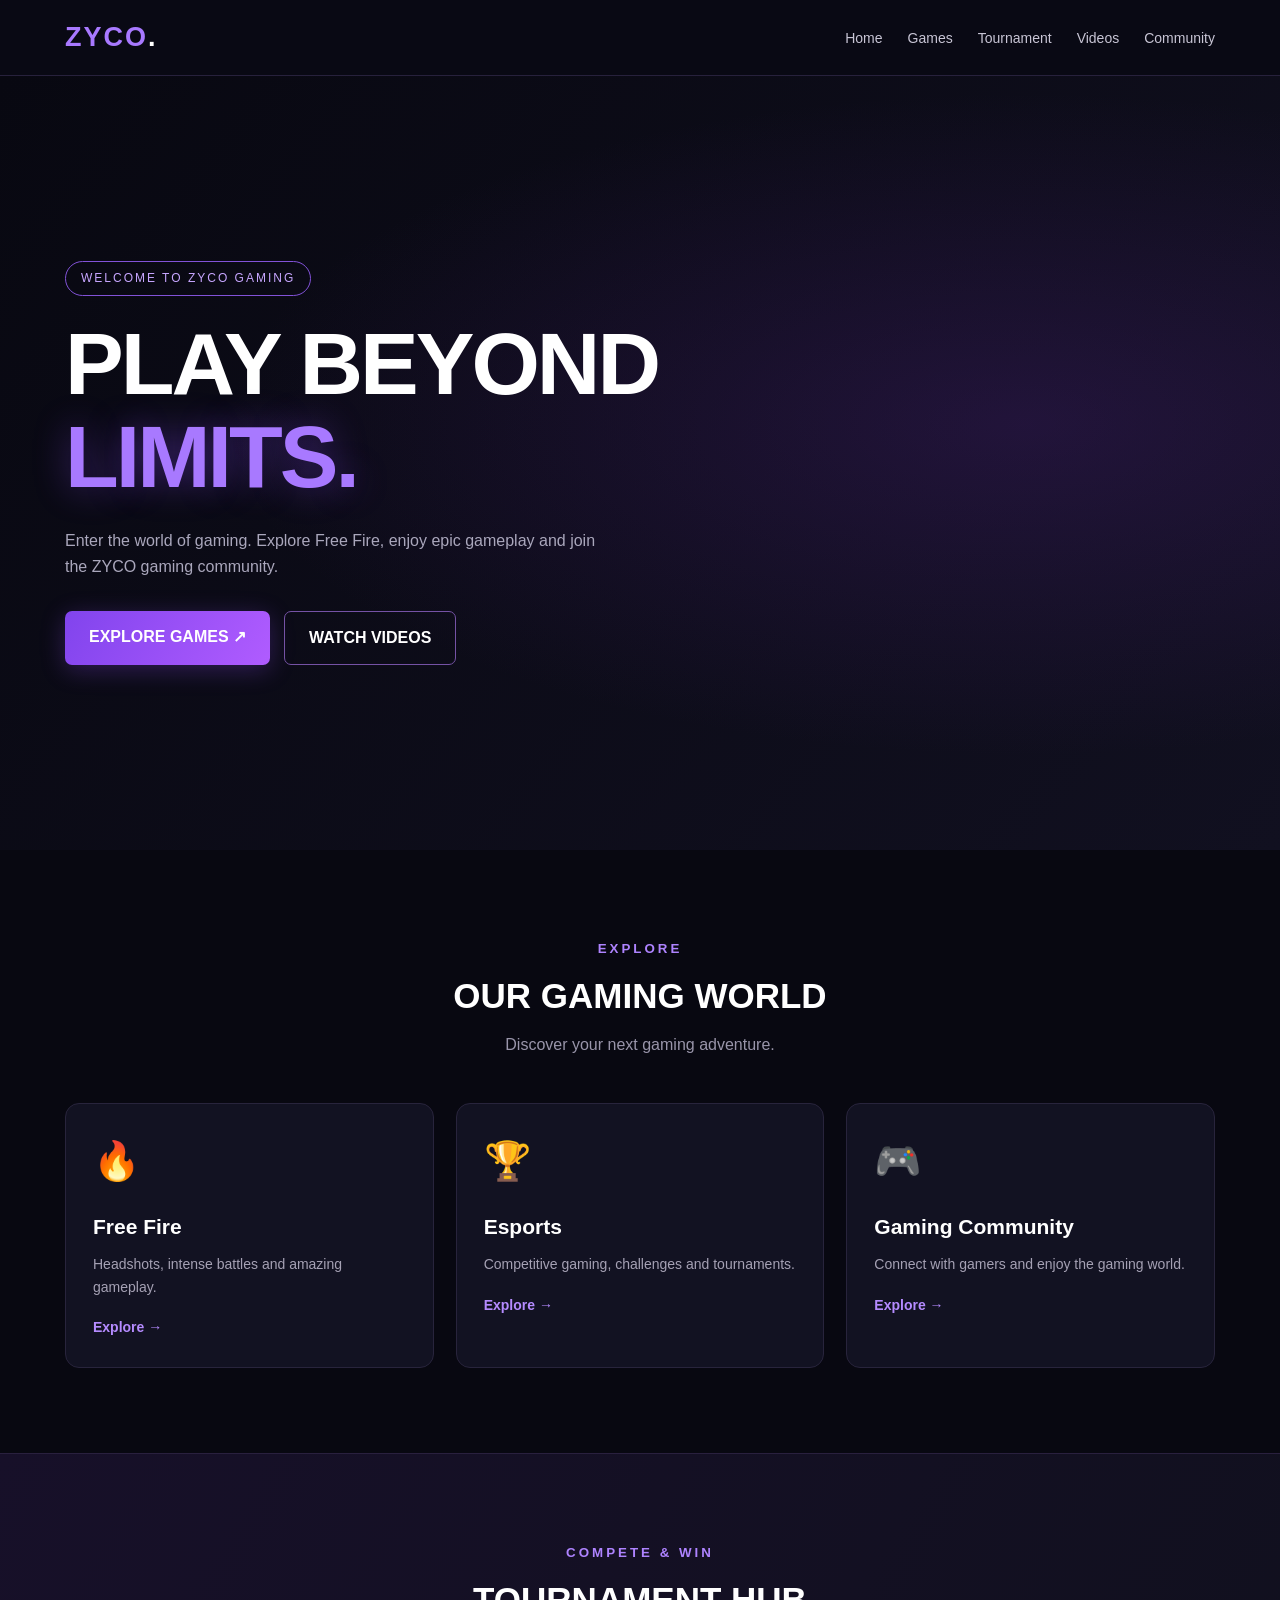
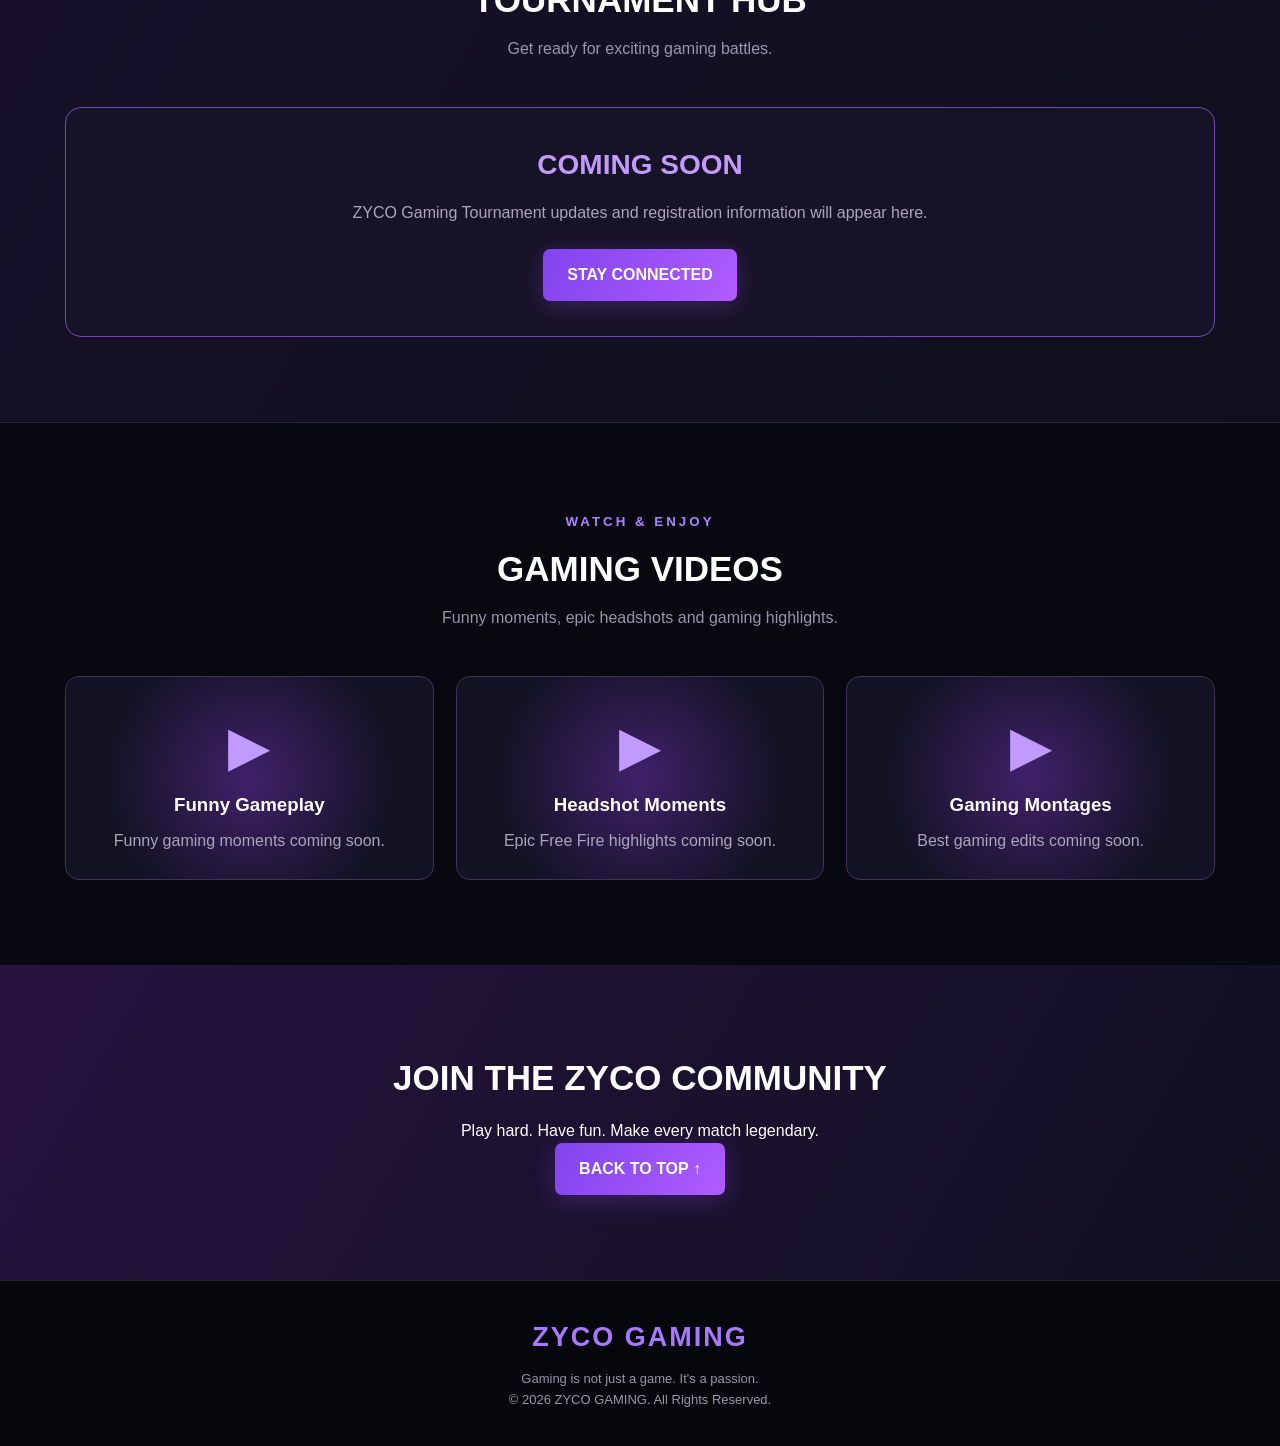
==== index.html @ 2f396e40 "Add gaming arena section to index.html Added a new gaming arena section with gamer profiles and game" ====
<!DOCTYPE html>
<html lang="en">
<head>
  <meta charset="UTF-8">
  <meta name="viewport" content="width=device-width, initial-scale=1.0">
  <meta name="theme-color" content="#080811">
  <meta name="description" content="ZYCO GAMING - Play, Compete and Win. Explore Free Fire gaming, tournaments and videos.">

  <title>ZYCO GAMING | Play Beyond Limits</title>

  <style>
    * {
      margin: 0;
      padding: 0;
      box-sizing: border-box;
    }

    html {
      scroll-behavior: smooth;
    }

    body {
      background: #080811;
      color: #fff;
      font-family: Arial, sans-serif;
      line-height: 1.6;
    }

    a {
      text-decoration: none;
      color: inherit;
    }

    .container {
      width: 90%;
      max-width: 1150px;
      margin: auto;
    }

    header {
      background: rgba(10,10,22,.95);
      border-bottom: 1px solid #27213c;
      position: sticky;
      top: 0;
      z-index: 100;
    }

    nav {
      min-height: 75px;
      display: flex;
      align-items: center;
      justify-content: space-between;
      gap: 20px;
    }

    .logo {
      font-size: 27px;
      font-weight: 900;
      color: #a879ff;
      letter-spacing: 2px;
    }

    .logo span {
      color: white;
    }

    .nav-links {
      display: flex;
      align-items: center;
      gap: 25px;
      list-style: none;
    }

    .nav-links a {
      color: #c8c5d5;
      font-size: 14px;
      transition: .3s;
    }

    .nav-links a:hover {
      color: #b38aff;
    }

    .menu-btn {
      display: none;
      background: none;
      border: none;
      color: white;
      font-size: 27px;
      cursor: pointer;
    }

    .hero {
      min-height: 590px;
      display: flex;
      align-items: center;
      position: relative;
      overflow: hidden;
      background:
        radial-gradient(ellipse at 80% 45%, #49207855, transparent 55%),
        linear-gradient(130deg,#080811,#111020);
    }

    .hero-content {
      max-width: 720px;
      padding: 100px 0;
      position: relative;
      z-index: 2;
    }

    .tag {
      display: inline-block;
      padding: 7px 15px;
      border: 1px solid #8252d8;
      border-radius: 30px;
      color: #c7a6ff;
      font-size: 12px;
      letter-spacing: 2px;
      margin-bottom: 22px;
    }

    .hero h1 {
      font-size: clamp(48px, 9vw, 88px);
      line-height: 1.05;
      font-weight: 900;
      letter-spacing: -3px;
    }

    .hero h1 span {
      color: #a879ff;
      text-shadow: 0 0 35px #8c4cff66;
    }

    .hero p {
      color: #aaa7bc;
      max-width: 540px;
      margin: 25px 0 32px;
      font-size: 16px;
    }

    .buttons {
      display: flex;
      flex-wrap: wrap;
      gap: 14px;
    }

    .btn {
      padding: 13px 24px;
      border-radius: 7px;
      display: inline-block;
      font-weight: bold;
      transition: .3s;
      cursor: pointer;
    }

    .primary {
      background: linear-gradient(120deg,#8144ed,#b05cff);
      color: white;
      box-shadow: 0 5px 25px #974dff44;
    }

    .secondary {
      border: 1px solid #7552a5;
      color: white;
    }

    .btn:hover {
      transform: translateY(-4px);
    }

    section {
      padding: 85px 0;
    }

    .section-title {
      text-align: center;
      margin-bottom: 45px;
    }

    .section-title small {
      color: #ae83ff;
      letter-spacing: 3px;
      font-weight: bold;
    }

    .section-title h2 {
      font-size: 35px;
      margin-top: 8px;
    }

    .section-title p {
      color: #9995aa;
      margin-top: 8px;
    }

    .cards {
      display: grid;
      grid-template-columns: repeat(3,1fr);
      gap: 22px;
    }

    .card {
      background: #121222;
      border: 1px solid #28243c;
      border-radius: 14px;
      padding: 27px;
      transition: .3s;
    }

    .card:hover {
      transform: translateY(-7px);
      border-color: #995eff;
      box-shadow: 0 10px 35px #8c4cff22;
    }

    .card-icon {
      font-size: 38px;
      margin-bottom: 18px;
    }

    .card h3 {
      font-size: 21px;
      margin-bottom: 10px;
    }

    .card p {
      color: #a5a1b4;
      font-size: 14px;
    }

    .card-link {
      display: inline-block;
      color: #b58bff;
      margin-top: 18px;
      font-size: 14px;
      font-weight: bold;
    }

    .tournament {
      background: linear-gradient(120deg,#171029,#10101d);
      border-top: 1px solid #29203e;
      border-bottom: 1px solid #29203e;
    }

    .tournament-box {
      border: 1px solid #7544c5;
      border-radius: 16px;
      padding: 35px;
      text-align: center;
      background: #171326;
    }

    .tournament-box h3 {
      font-size: 28px;
      color: #c29aff;
      margin-bottom: 12px;
    }

    .tournament-box p {
      color: #aaa5ba;
      margin-bottom: 24px;
    }

    .video-box {
      min-height: 200px;
      background:
        radial-gradient(circle at center,#40216a,#121222 70%);
      border: 1px solid #44305d;
      border-radius: 14px;
      display: flex;
      align-items: center;
      justify-content: center;
      flex-direction: column;
      text-align: center;
      padding: 25px;
    }

    .play-icon {
      font-size: 55px;
      color: #c09aff;
    }

    .video-box p {
      color: #aaa5ba;
      margin-top: 8px;
    }

    .community {
      text-align: center;
      background: linear-gradient(120deg,#26133f,#111020);
    }

    .community h2 {
      font-size: 35px;
      margin-bottom: 12px;
    }

<!-- ZYCO PROFESSIONAL GAMING ARENA -->
<section class="gaming-arena" id="gaming">
  <div class="gaming-container">

    <div class="gaming-heading">
      <span>WELCOME TO MY GAMING WORLD</span>
      <h2>ZYCO <b>GAMING ARENA</b></h2>
      <p>Play Smart. Aim Perfect. Dominate Every Match.</p>
    </div>

    <div class="gamer-profile">
      <div class="gamer-avatar">Z</div>
      <div>
        <h3>ZYCO GAMER</h3>
        <p>Free Fire India Creator</p>
        <span class="online-dot">● ACTIVE GAMER</span>
      </div>
    </div>

    <div class="gaming-cards">

      <div class="game-card">
        <span class="game-icon">🔥</span>
        <h3>FREE FIRE INDIA</h3>
        <p>Battle Royale Gaming</p>
        <span class="game-tag">MAIN GAME</span>
      </div>

      <div class="game-card">
        <span class="game-icon">🎯</span>
        <h3>ONE TAP KING</h3>
        <p>Precision Headshot Gameplay</p>
        <span class="game-tag">HEADSHOT MODE</span>
      </div>

      <div class="game-card">
        <span class="game-icon">⚡</span>
        <h3>3 FINGER PRO</h3>
        <p>Fast Movement & Control</p>
        <span class="game-tag">GAMEPLAY STYLE</span>
      </div>

      <div class="game-card">
        <span class="game-icon">👑</span>
        <h3>ZYCO STYLE</h3>
        <p>Funny Gaming & Epic Moments</p>
        <span class="game-tag">CREATOR MODE</span>
      </div>

    </div>

    <div class="gaming-footer">
      <h2>READY TO ENTER THE ARENA?</h2>
      <p>Follow ZYCO and Join the Gaming Community.</p>
      <a href="https://www.instagram.com/" target="_blank">
        FOLLOW ZYCO ↗
      </a>
    </div>

  </div>
</section>

    .community p {
      color: #bbb4ca;
      margin-bottom: 25px;
    }

    footer {
      background: #06060d;
      padding: 35px 0;
      text-align: center;
      border-top: 1px solid #252137;
    }

    footer p {
      color: #9995aa;
      font-size: 13px;
    }

    footer .logo {
      margin-bottom: 10px;
      display: inline-block;
    }

    @media(max-width:750px) {
      .menu-btn {
        display: block;
      }

      .nav-links {
        display: none;
        position: absolute;
        top: 75px;
        left: 0;
        width: 100%;
        background: #10101e;
        padding: 25px;
        flex-direction: column;
        border-bottom: 1px solid #45305f;
      }

      .nav-links.active {
        display: flex;
      }

      .cards {
        grid-template-columns: 1fr;
      }

      .hero {
        min-height: 520px;
      }

      .hero h1 {
        letter-spacing: -2px;
      }

      section {
        padding: 65px 0;
      }

      .section-title h2 {
        font-size: 29px;
      }
    }
  </style>
</head>

<body>

<header>
  <div class="container">
    <nav>
      <a href="#" class="logo">ZYCO<span>.</span></a>

      <button class="menu-btn" id="menuBtn"
        aria-label="Open menu" aria-expanded="false">☰</button>

      <ul class="nav-links" id="navLinks">
        <li><a href="#home">Home</a></li>
        <li><a href="#games">Games</a></li>
        <li><a href="#tournament">Tournament</a></li>
        <li><a href="#videos">Videos</a></li>
        <li><a href="#community">Community</a></li>
      </ul>
    </nav>
  </div>
</header>

<main>

  <section class="hero" id="home">
    <div class="container">
      <div class="hero-content">
        <div class="tag">WELCOME TO ZYCO GAMING</div>

        <h1>
          PLAY BEYOND<br>
          <span>LIMITS.</span>
        </h1>

        <p>
          Enter the world of gaming. Explore Free Fire,
          enjoy epic gameplay and join the ZYCO gaming community.
        </p>

        <div class="buttons">
          <a href="#games" class="btn primary">EXPLORE GAMES ↗</a>
          <a href="#videos" class="btn secondary">WATCH VIDEOS</a>
        </div>
      </div>
    </div>
  </section>

  <section id="games">
    <div class="container">

      <div class="section-title">
        <small>EXPLORE</small>
        <h2>OUR GAMING WORLD</h2>
        <p>Discover your next gaming adventure.</p>
      </div>

      <div class="cards">

        <div class="card">
          <div class="card-icon">🔥</div>
          <h3>Free Fire</h3>
          <p>Headshots, intense battles and amazing gameplay.</p>
          <a href="#videos" class="card-link">Explore →</a>
        </div>

        <div class="card">
          <div class="card-icon">🏆</div>
          <h3>Esports</h3>
          <p>Competitive gaming, challenges and tournaments.</p>
          <a href="#tournament" class="card-link">Explore →</a>
        </div>

        <div class="card">
          <div class="card-icon">🎮</div>
          <h3>Gaming Community</h3>
          <p>Connect with gamers and enjoy the gaming world.</p>
          <a href="#community" class="card-link">Explore →</a>
        </div>

      </div>
    </div>
  </section>

  <section class="tournament" id="tournament">
    <div class="container">
      <div class="section-title">
        <small>COMPETE & WIN</small>
        <h2>TOURNAMENT HUB</h2>
        <p>Get ready for exciting gaming battles.</p>
      </div>

      <div class="tournament-box">
        <h3>COMING SOON</h3>
        <p>
          ZYCO Gaming Tournament updates and registration
          information will appear here.
        </p>
        <a href="#community" class="btn primary">STAY CONNECTED</a>
      </div>
    </div>
  </section>

  <section id="videos">
    <div class="container">
      <div class="section-title">
        <small>WATCH & ENJOY</small>
        <h2>GAMING VIDEOS</h2>
        <p>Funny moments, epic headshots and gaming highlights.</p>
      </div>

      <div class="cards">

        <div class="video-box">
          <div class="play-icon">▶</div>
          <h3>Funny Gameplay</h3>
          <p>Funny gaming moments coming soon.</p>
        </div>

        <div class="video-box">
          <div class="play-icon">▶</div>
          <h3>Headshot Moments</h3>
          <p>Epic Free Fire highlights coming soon.</p>
        </div>

        <div class="video-box">
          <div class="play-icon">▶</div>
          <h3>Gaming Montages</h3>
          <p>Best gaming edits coming soon.</p>
        </div>

      </div>
    </div>
  </section>

  <section class="community" id="community">
    <div class="container">
      <h2>JOIN THE ZYCO COMMUNITY</h2>
      <p>Play hard. Have fun. Make every match legendary.</p>
      <a href="#home" class="btn primary">BACK TO TOP ↑</a>
    </div>
  </section>

</main>

<footer>
  <div class="container">
    <a href="#home" class="logo">ZYCO GAMING</a>
    <p>Gaming is not just a game. It's a passion.</p>
    <p>© 2026 ZYCO GAMING. All Rights Reserved.</p>
  </div>
</footer>

<script>
  const menuBtn = document.getElementById("menuBtn");
  const navLinks = document.getElementById("navLinks");

  menuBtn.addEventListener("click", function () {
    const isOpen = navLinks.classList.toggle("active");
    menuBtn.setAttribute("aria-expanded", isOpen);
    menuBtn.textContent = isOpen ? "✕" : "☰";
  });

  document.querySelectorAll(".nav-links a").forEach(link => {
    link.addEventListener("click", () => {
      navLinks.classList.remove("active");
      menuBtn.setAttribute("aria-expanded", "false");
      menuBtn.textContent = "☰";
    });
  });
</script>

</body>
</html>
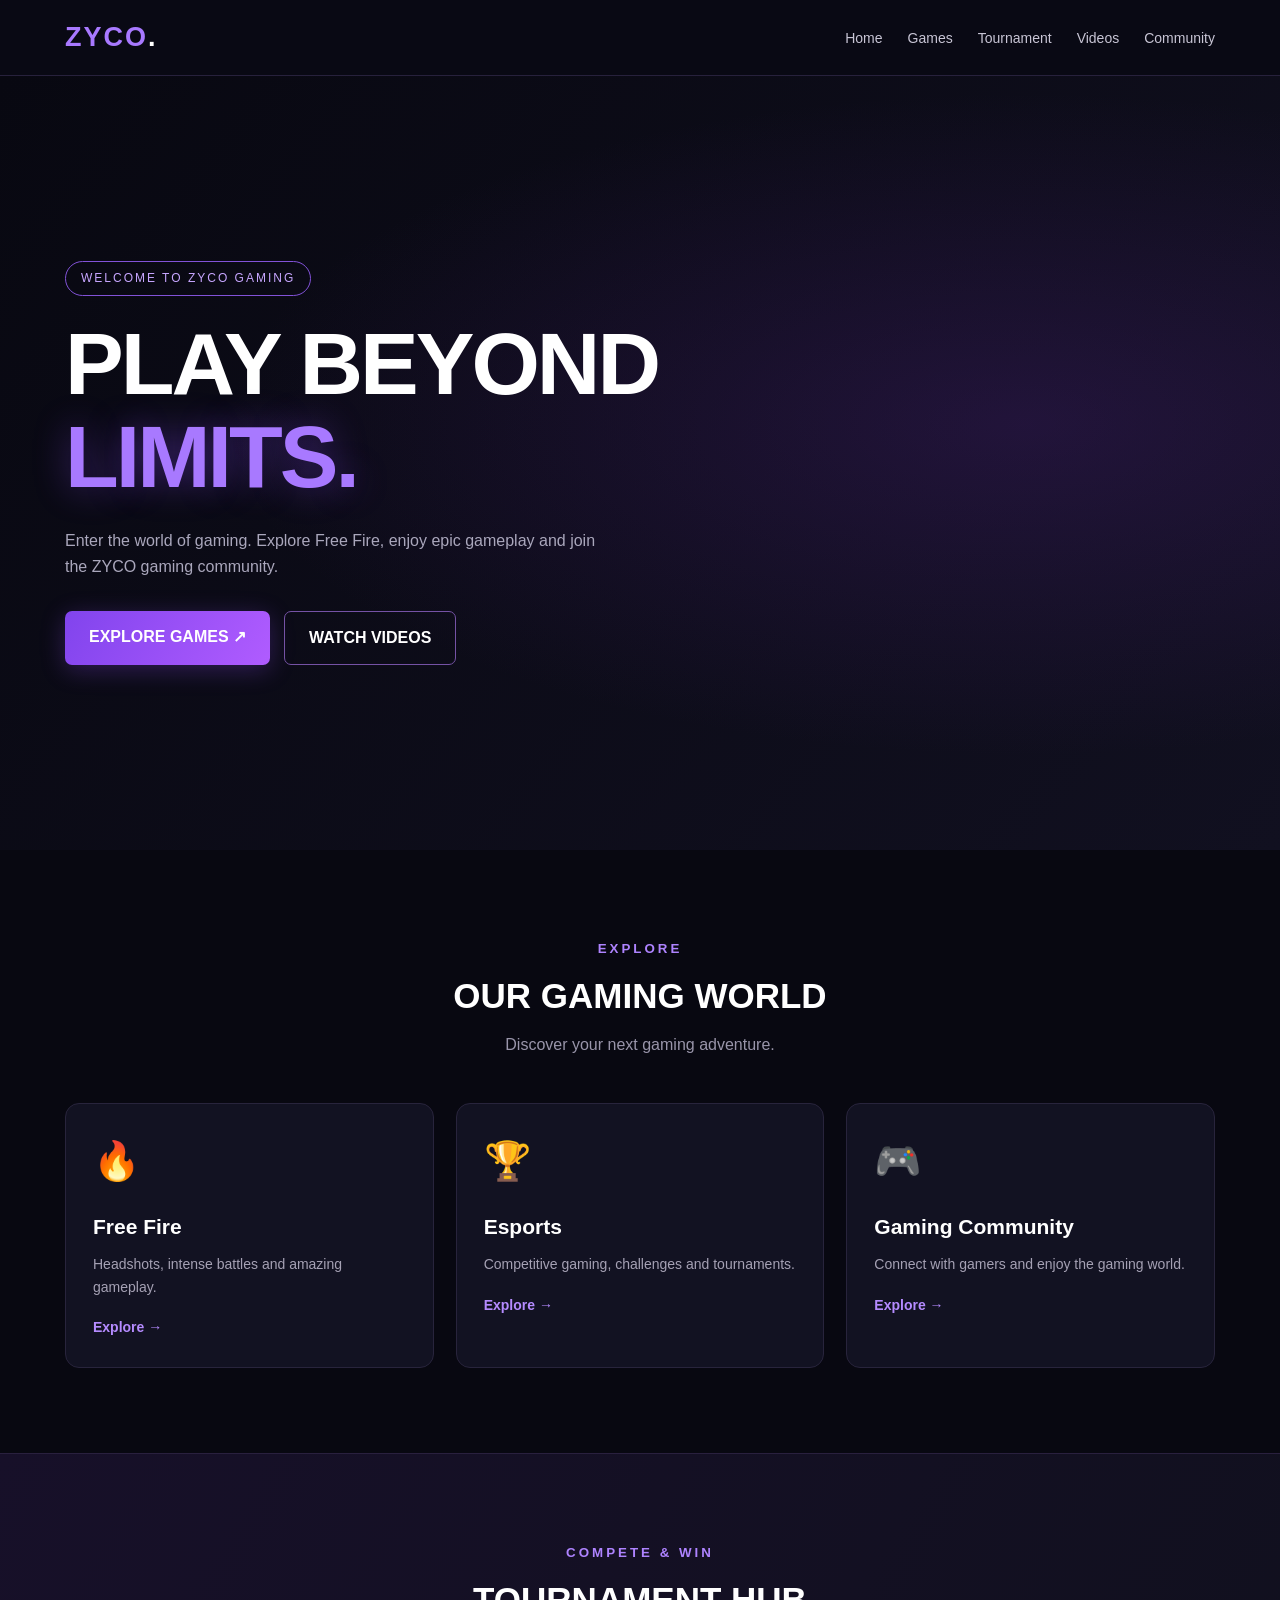
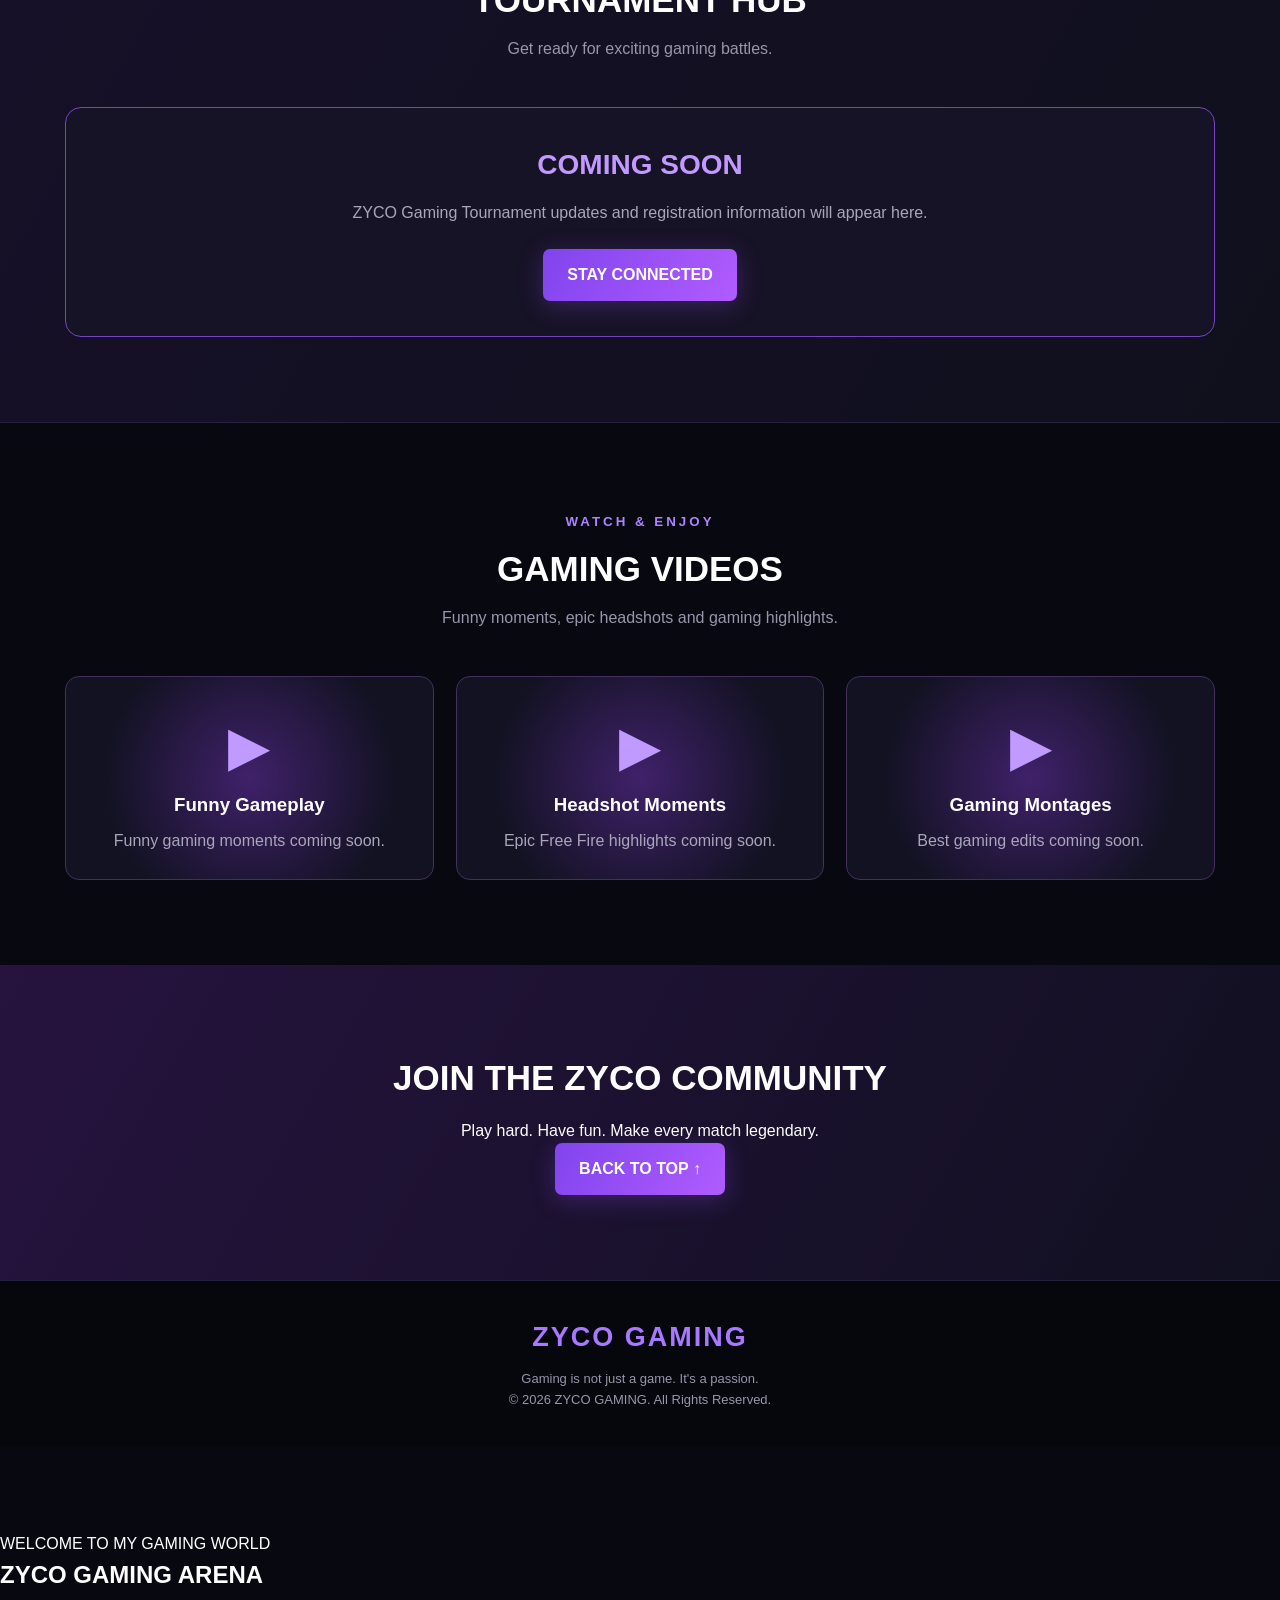
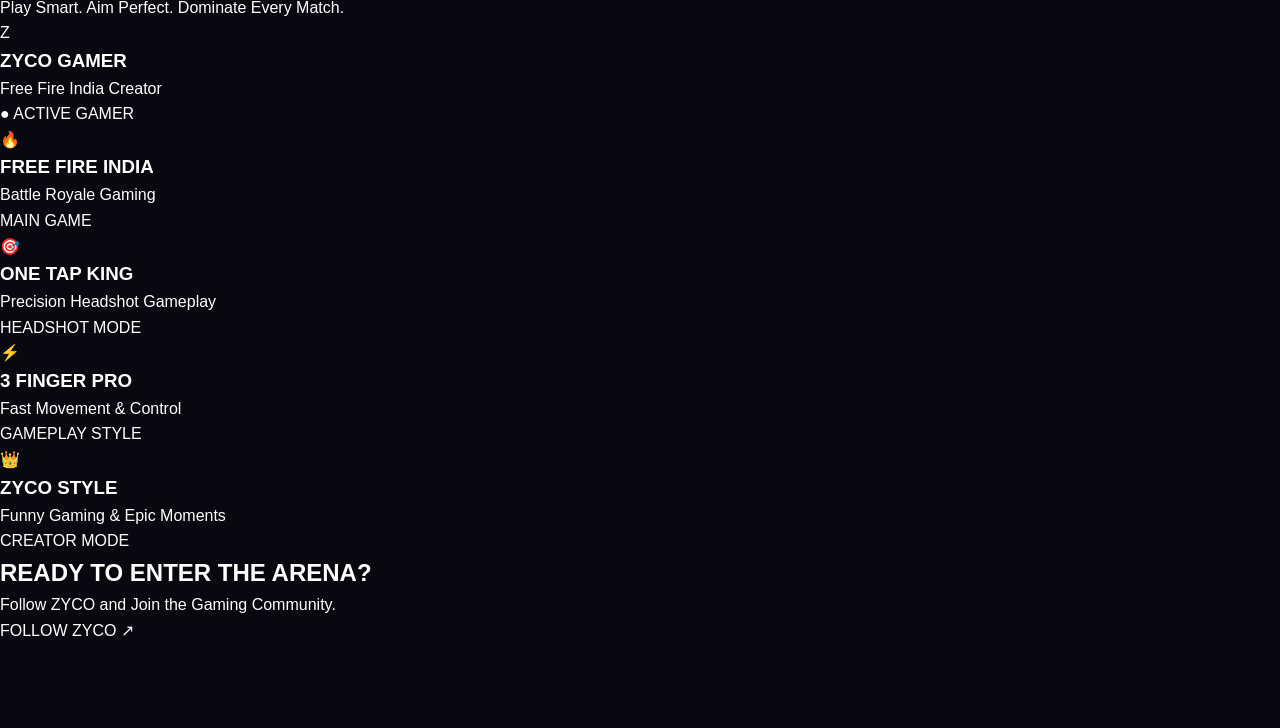
==== commit c27c4f4e: "Create gaming arena section in index.html Added a new gaming arena section with profile and game car" ====
--- a/index.html
+++ b/index.html
@@ -594,5 +594,66 @@
   });
 </script>
 
+<!-- ZYCO GAMING ARENA -->
+<section class="gaming-arena" id="gaming">
+  <div class="gaming-container">
+
+    <div class="gaming-heading">
+      <span>WELCOME TO MY GAMING WORLD</span>
+      <h2>ZYCO <b>GAMING ARENA</b></h2>
+      <p>Play Smart. Aim Perfect. Dominate Every Match.</p>
+    </div>
+
+    <div class="gamer-profile">
+      <div class="gamer-avatar">Z</div>
+      <div>
+        <h3>ZYCO GAMER</h3>
+        <p>Free Fire India Creator</p>
+        <span class="online-dot">● ACTIVE GAMER</span>
+      </div>
+    </div>
+
+    <div class="gaming-cards">
+      <div class="game-card">
+        <span class="game-icon">🔥</span>
+        <h3>FREE FIRE INDIA</h3>
+        <p>Battle Royale Gaming</p>
+        <span class="game-tag">MAIN GAME</span>
+      </div>
+
+      <div class="game-card">
+        <span class="game-icon">🎯</span>
+        <h3>ONE TAP KING</h3>
+        <p>Precision Headshot Gameplay</p>
+        <span class="game-tag">HEADSHOT MODE</span>
+      </div>
+
+      <div class="game-card">
+        <span class="game-icon">⚡</span>
+        <h3>3 FINGER PRO</h3>
+        <p>Fast Movement & Control</p>
+        <span class="game-tag">GAMEPLAY STYLE</span>
+      </div>
+
+      <div class="game-card">
+        <span class="game-icon">👑</span>
+        <h3>ZYCO STYLE</h3>
+        <p>Funny Gaming & Epic Moments</p>
+        <span class="game-tag">CREATOR MODE</span>
+      </div>
+    </div>
+
+    <div class="gaming-footer">
+      <h2>READY TO ENTER THE ARENA?</h2>
+      <p>Follow ZYCO and Join the Gaming Community.</p>
+      <a href="https://www.instagram.com/"
+         target="_blank" rel="noopener noreferrer">
+        FOLLOW ZYCO ↗
+      </a>
+    </div>
+
+  </div>
+</section>
+  
 </body>
 </html>
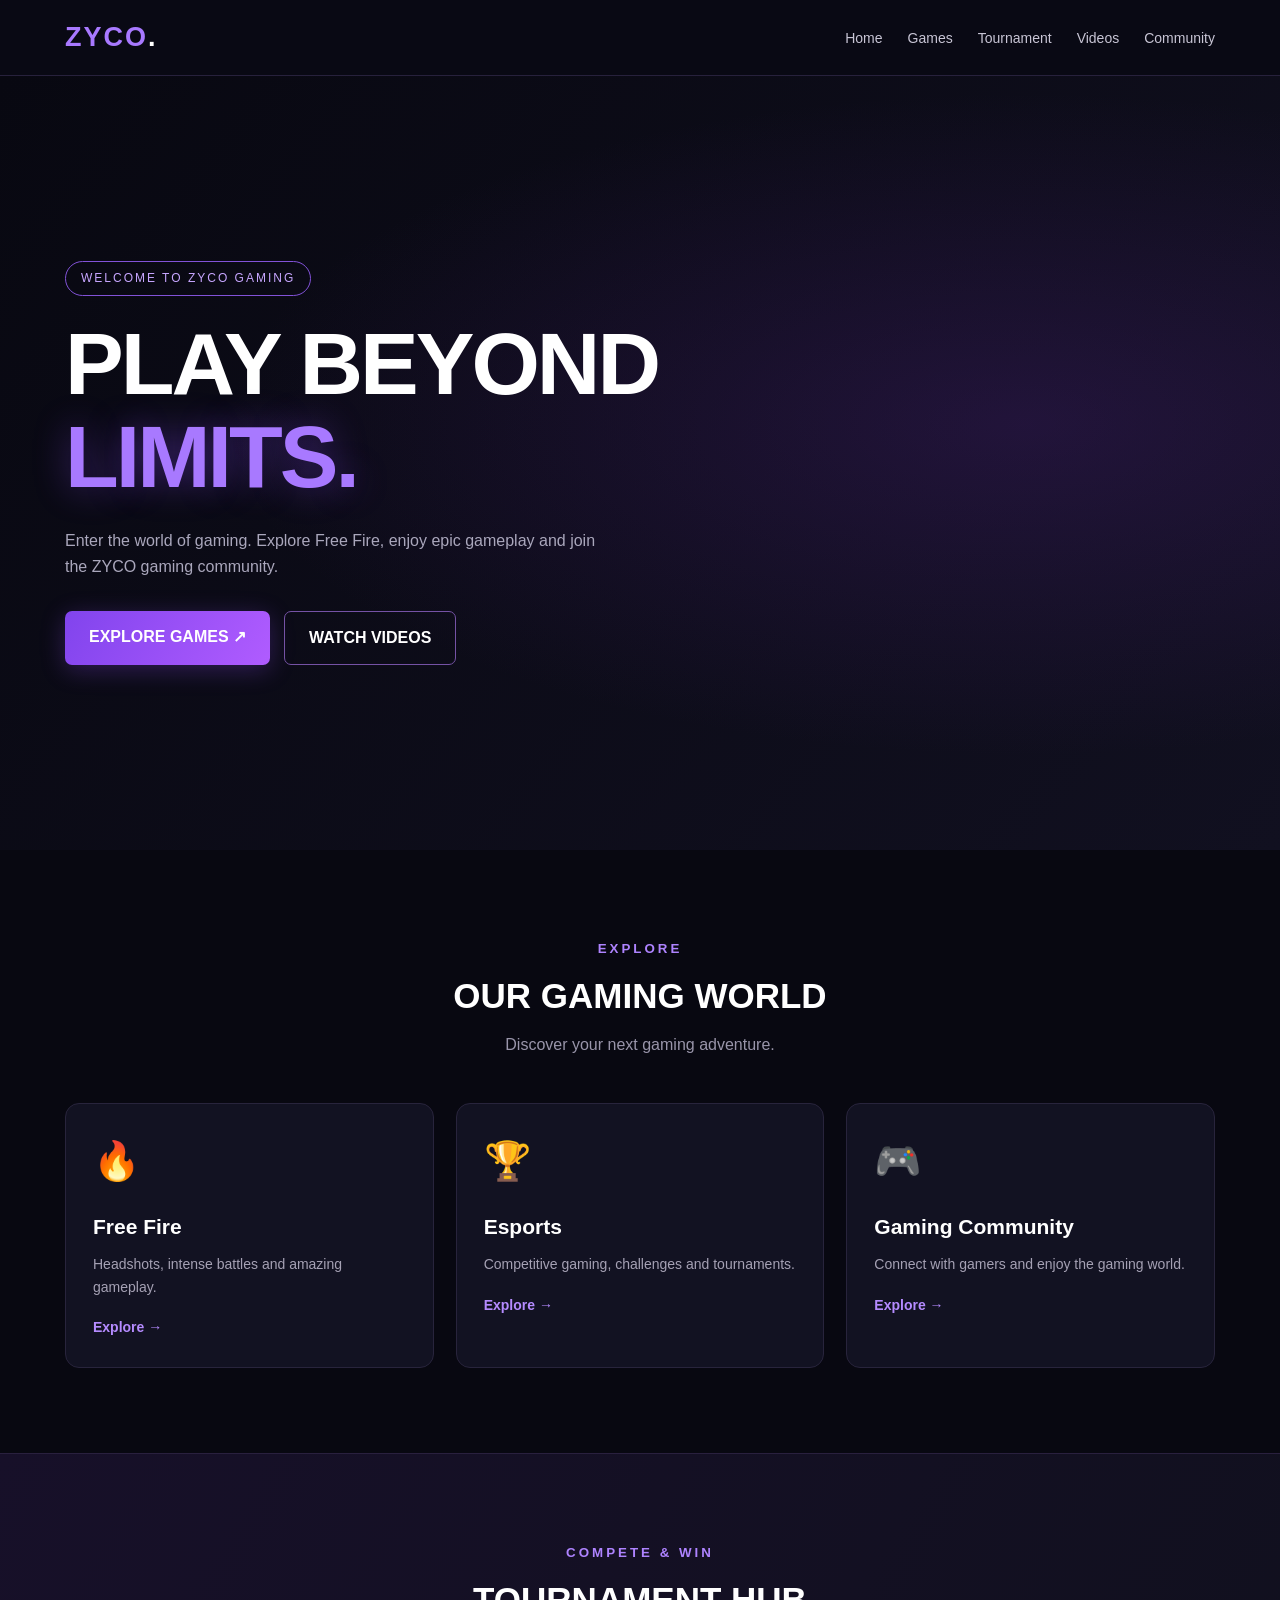
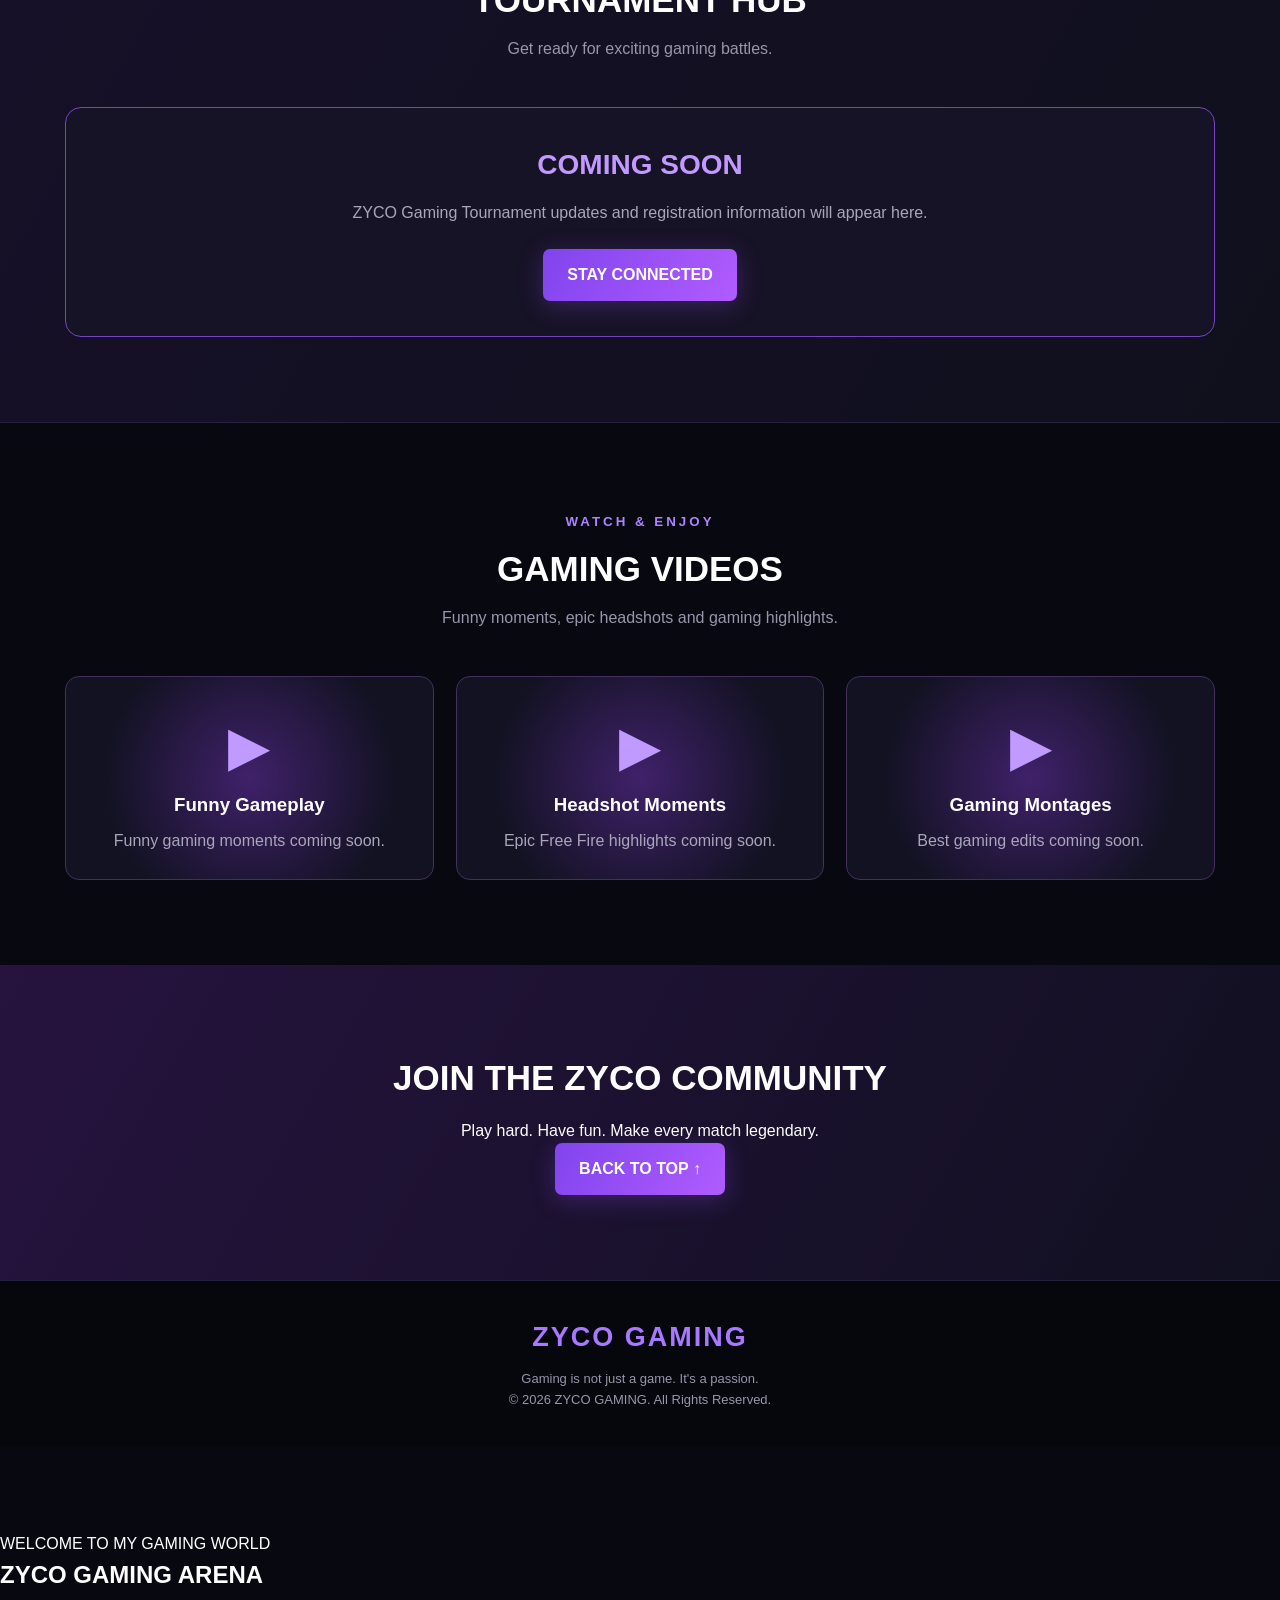
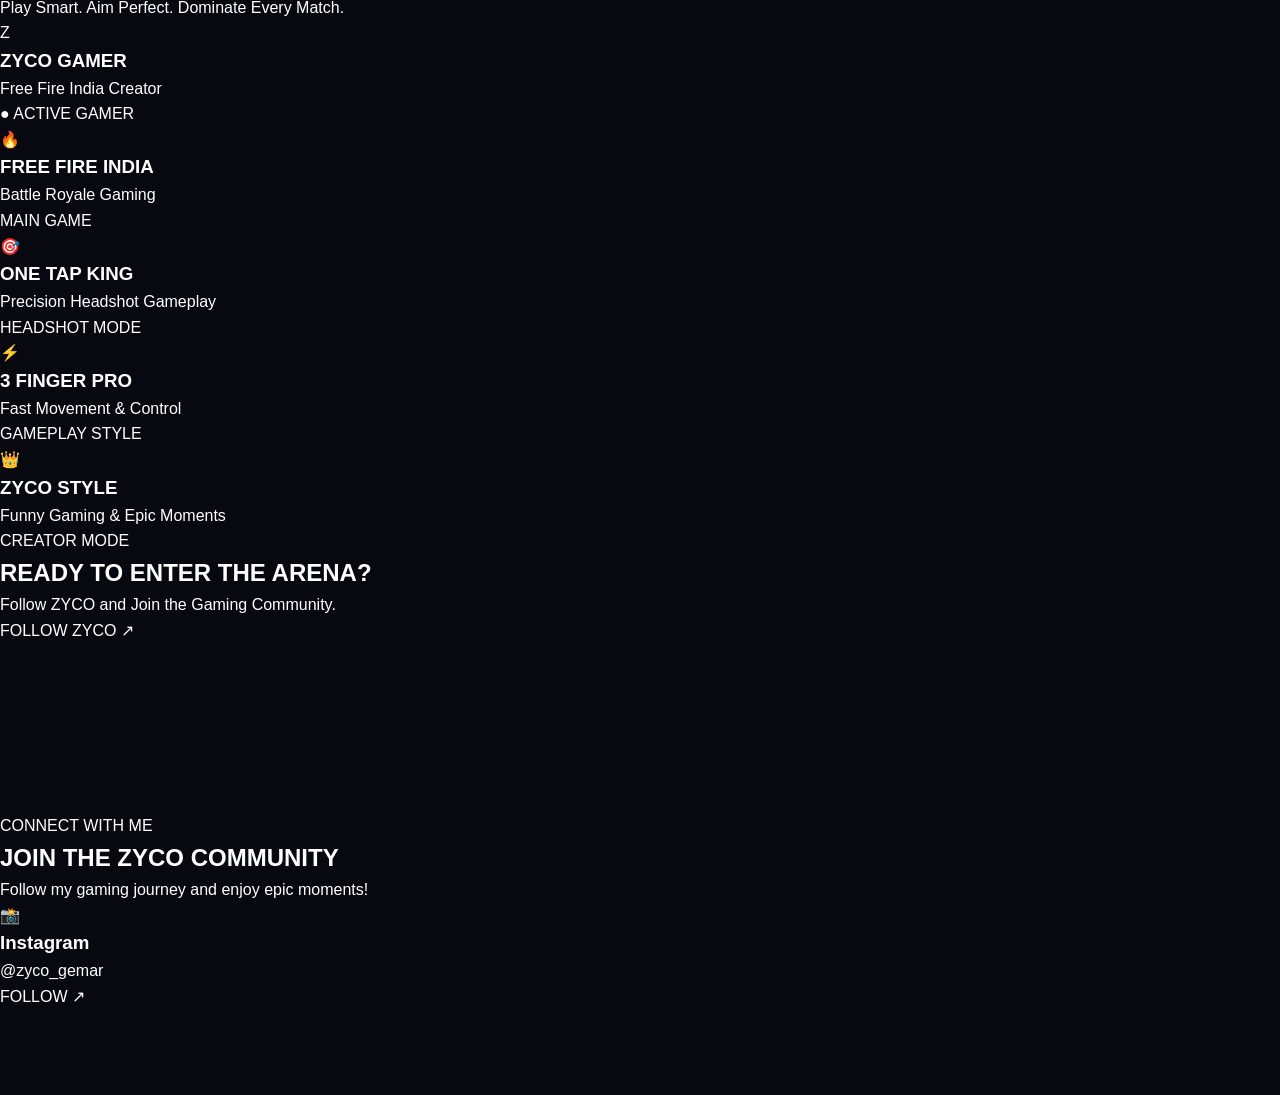
==== commit 82df0cf2: "Add ZYCO social media section to index.html Added a social media section to connect with the communi" ====
--- a/index.html
+++ b/index.html
@@ -646,9 +646,36 @@
     <div class="gaming-footer">
       <h2>READY TO ENTER THE ARENA?</h2>
       <p>Follow ZYCO and Join the Gaming Community.</p>
-      <a href="https://www.instagram.com/"
-         target="_blank" rel="noopener noreferrer">
-        FOLLOW ZYCO ↗
+      
+    </div>
+
+<a href="https://www.instagram.com/zyco_gemar/"
+   target="_blank"
+   rel="noopener noreferrer">
+  FOLLOW ZYCO ↗
+</a>
+
+  </div>
+</section>
+ 
+<!-- ZYCO SOCIAL MEDIA SECTION -->
+<section class="zyco-social" id="social">
+  <div class="social-container">
+
+    <span class="social-label">CONNECT WITH ME</span>
+    <h2>JOIN THE <b>ZYCO COMMUNITY</b></h2>
+    <p>Follow my gaming journey and enjoy epic moments!</p>
+
+    <div class="social-card">
+      <div class="social-icon">📸</div>
+      <div class="social-info">
+        <h3>Instagram</h3>
+        <p>@zyco_gemar</p>
+      </div>
+      <a href="https://www.instagram.com/zyco_gemar/"
+         target="_blank"
+         rel="noopener noreferrer">
+        FOLLOW ↗
       </a>
     </div>
 
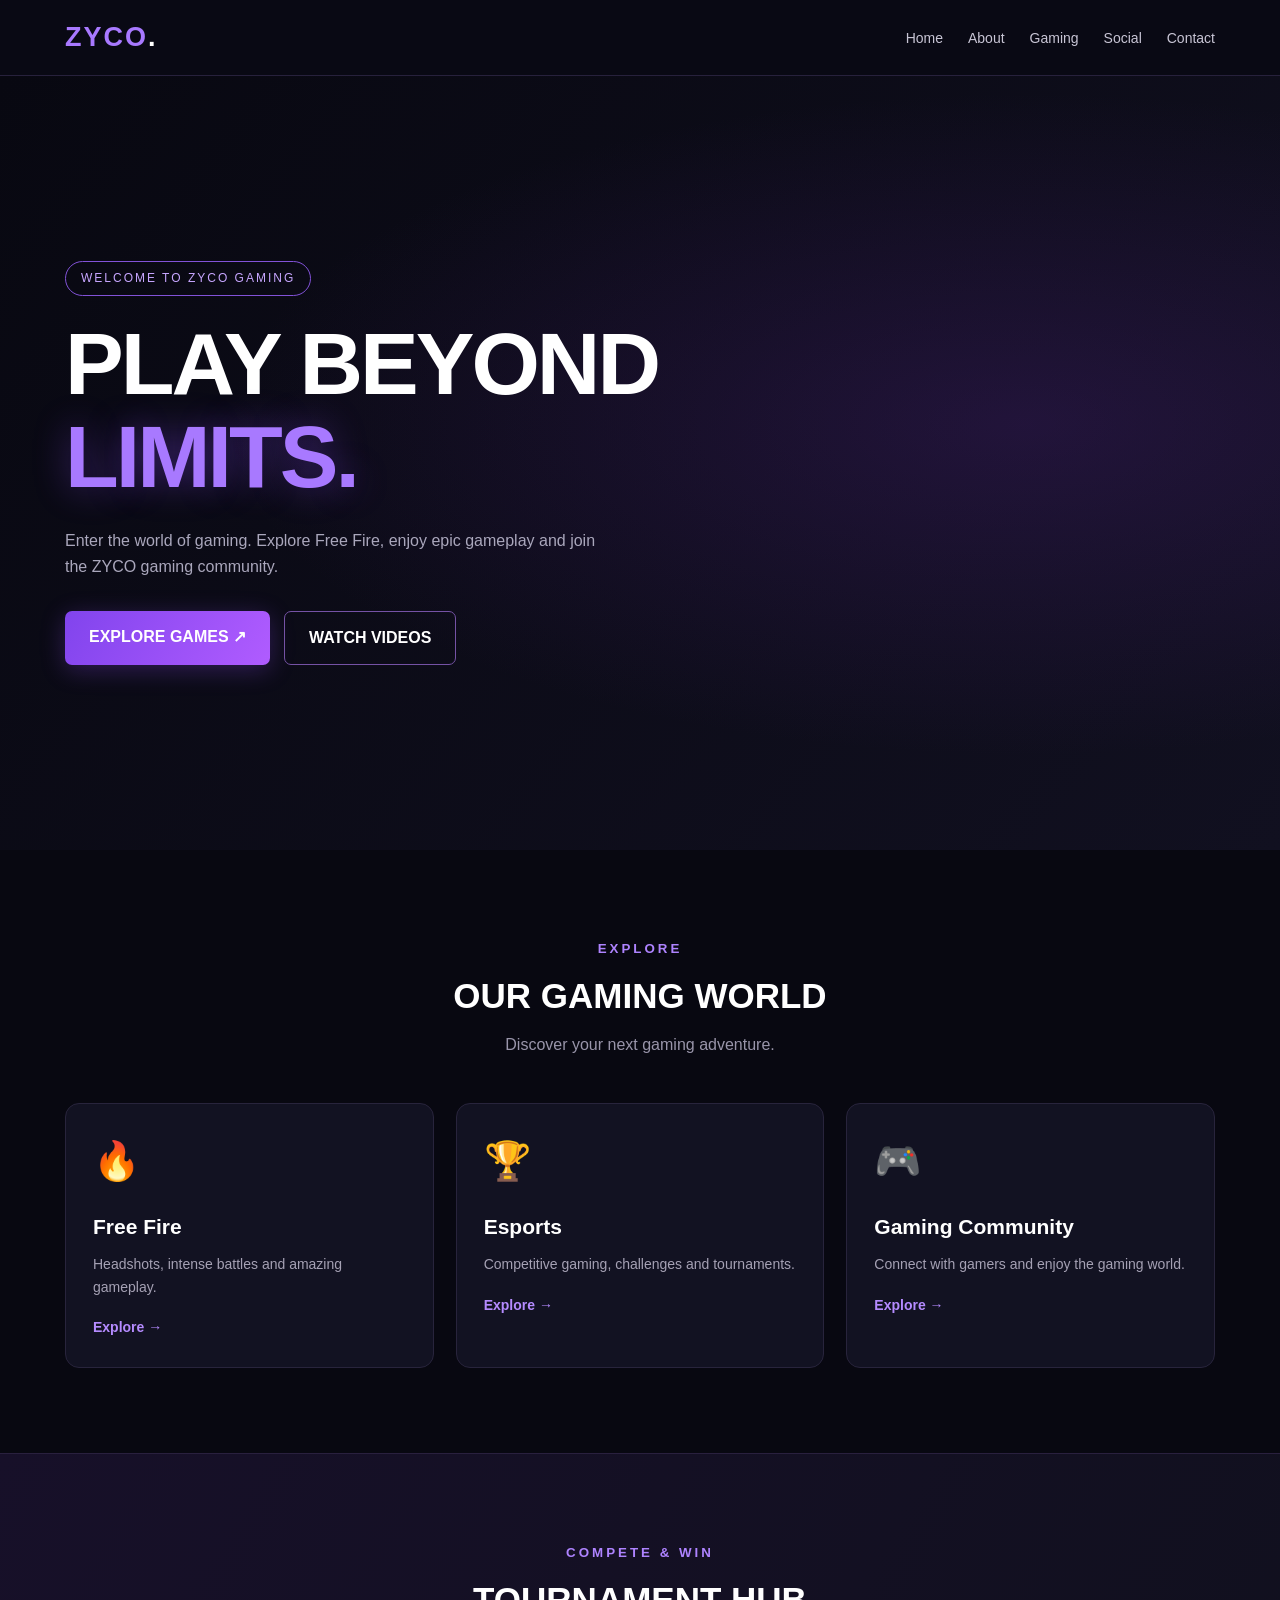
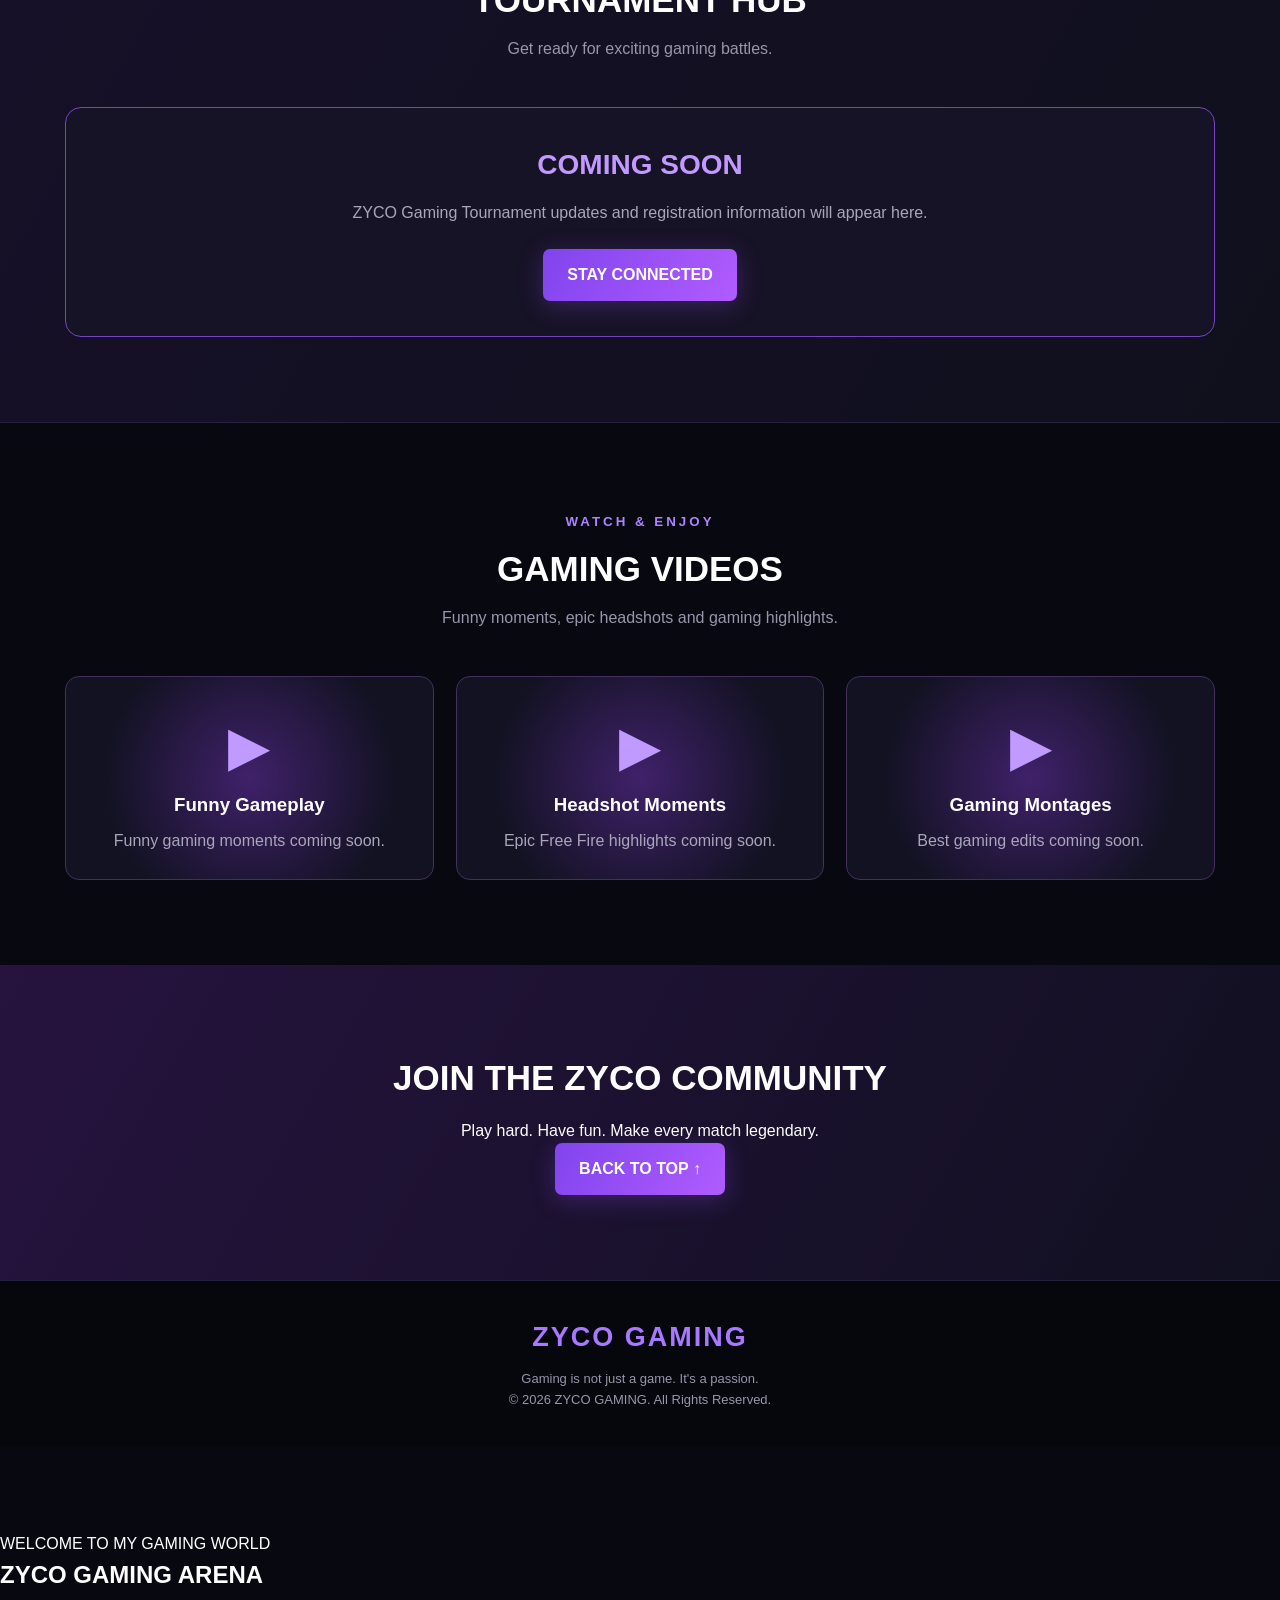
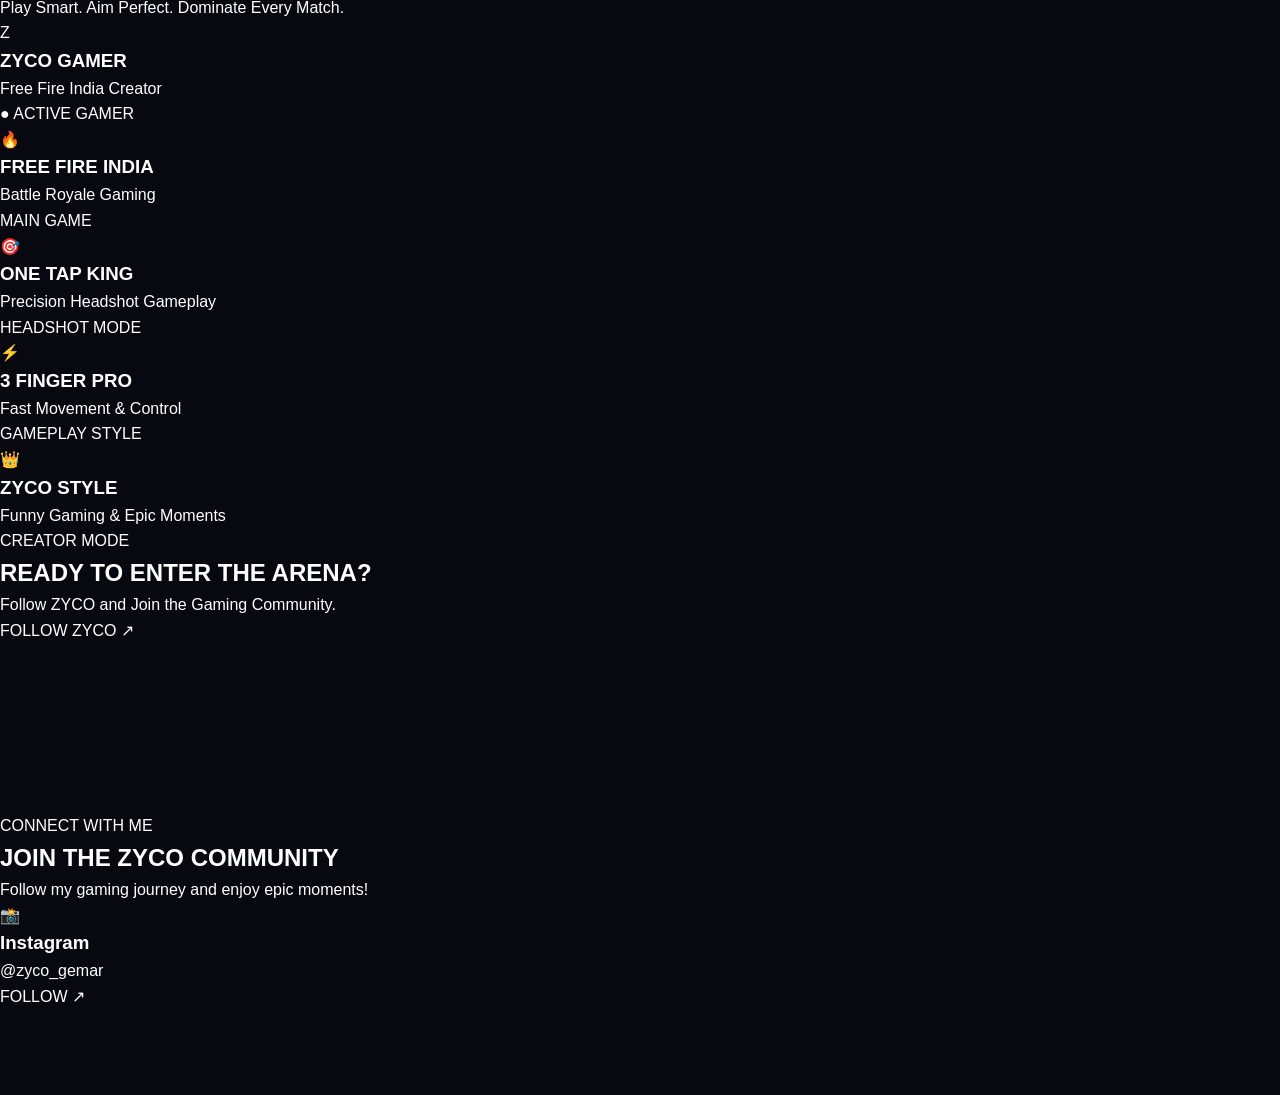
==== commit da985639: "Update navigation links in index.html" ====
--- a/index.html
+++ b/index.html
@@ -435,11 +435,13 @@
         aria-label="Open menu" aria-expanded="false">☰</button>
 
       <ul class="nav-links" id="navLinks">
-        <li><a href="#home">Home</a></li>
-        <li><a href="#games">Games</a></li>
-        <li><a href="#tournament">Tournament</a></li>
-        <li><a href="#videos">Videos</a></li>
-        <li><a href="#community">Community</a></li>
+        
+<li><a href="index.html">Home</a></li>
+<li><a href="about.html">About</a></li>
+<li><a href="#gaming">Gaming</a></li>
+<li><a href="#social">Social</a></li>
+<li><a href="contact.html">Contact</a></li>
+
       </ul>
     </nav>
   </div>
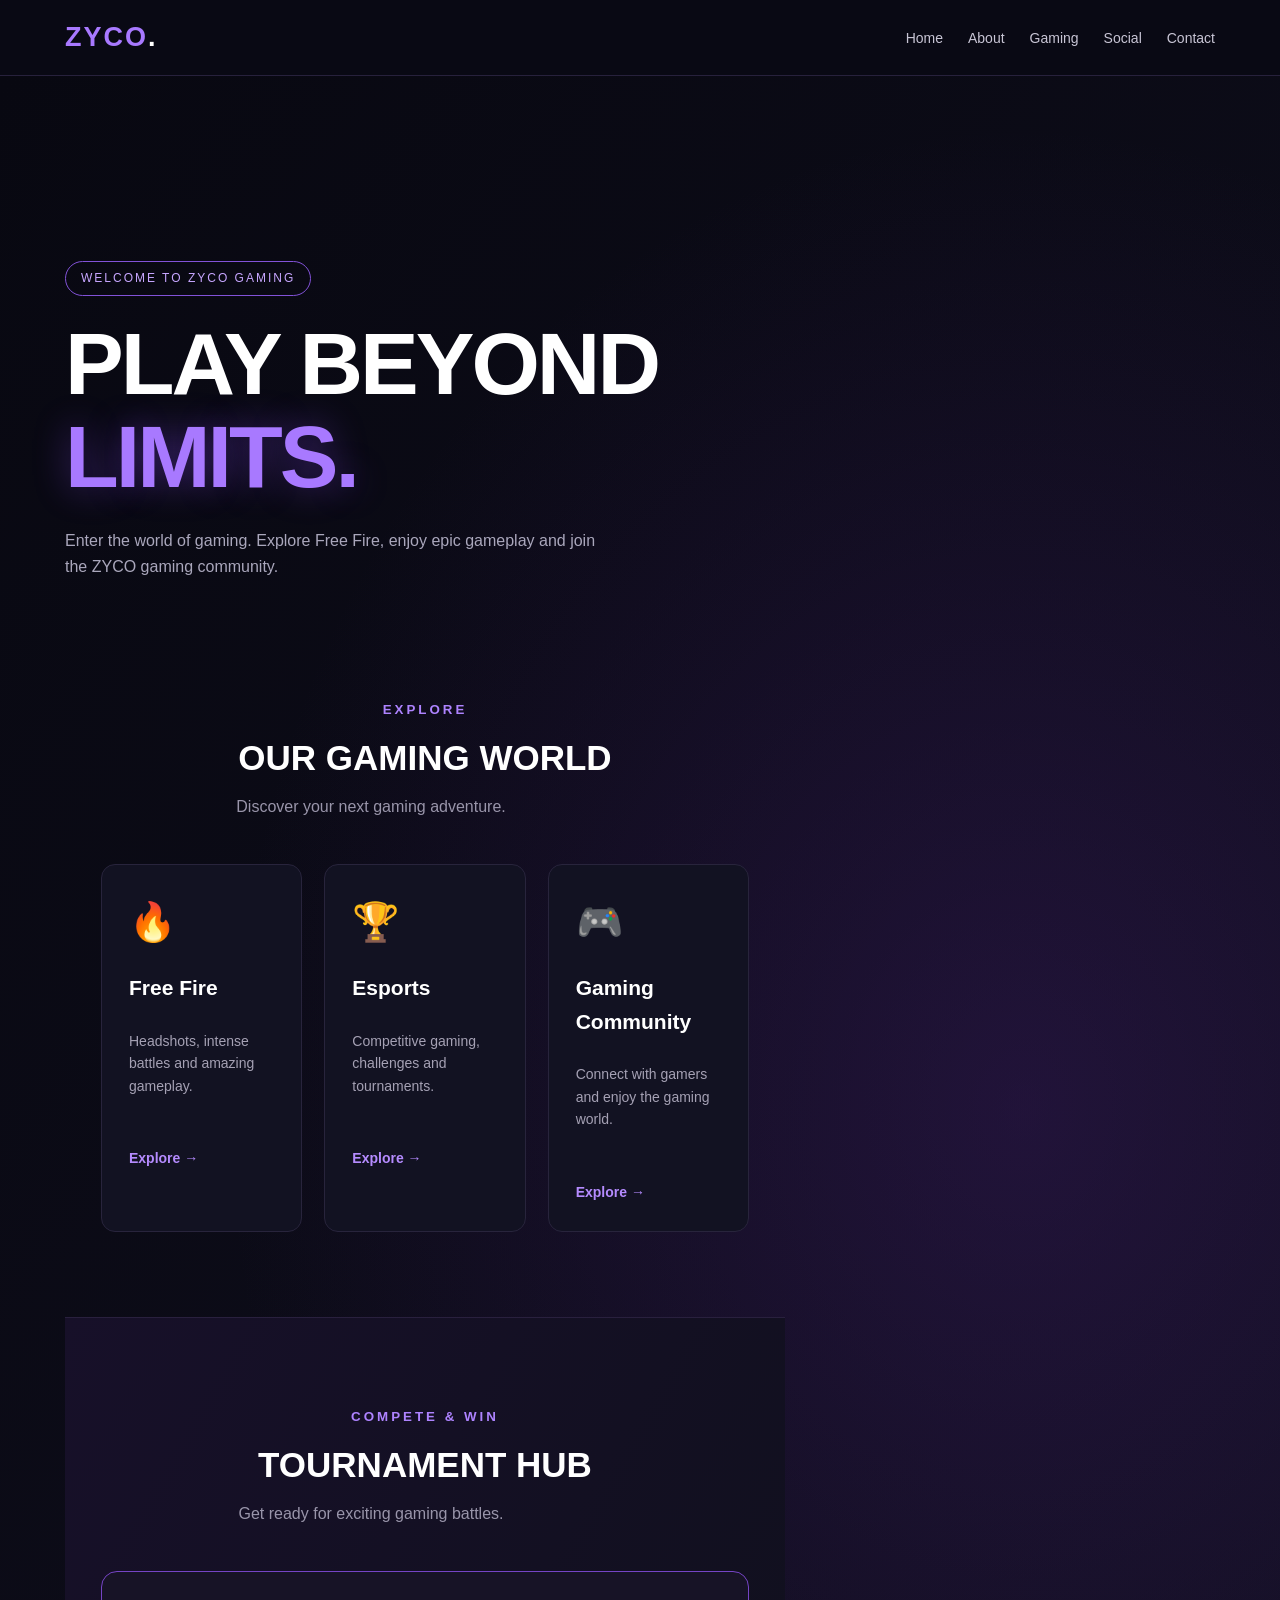
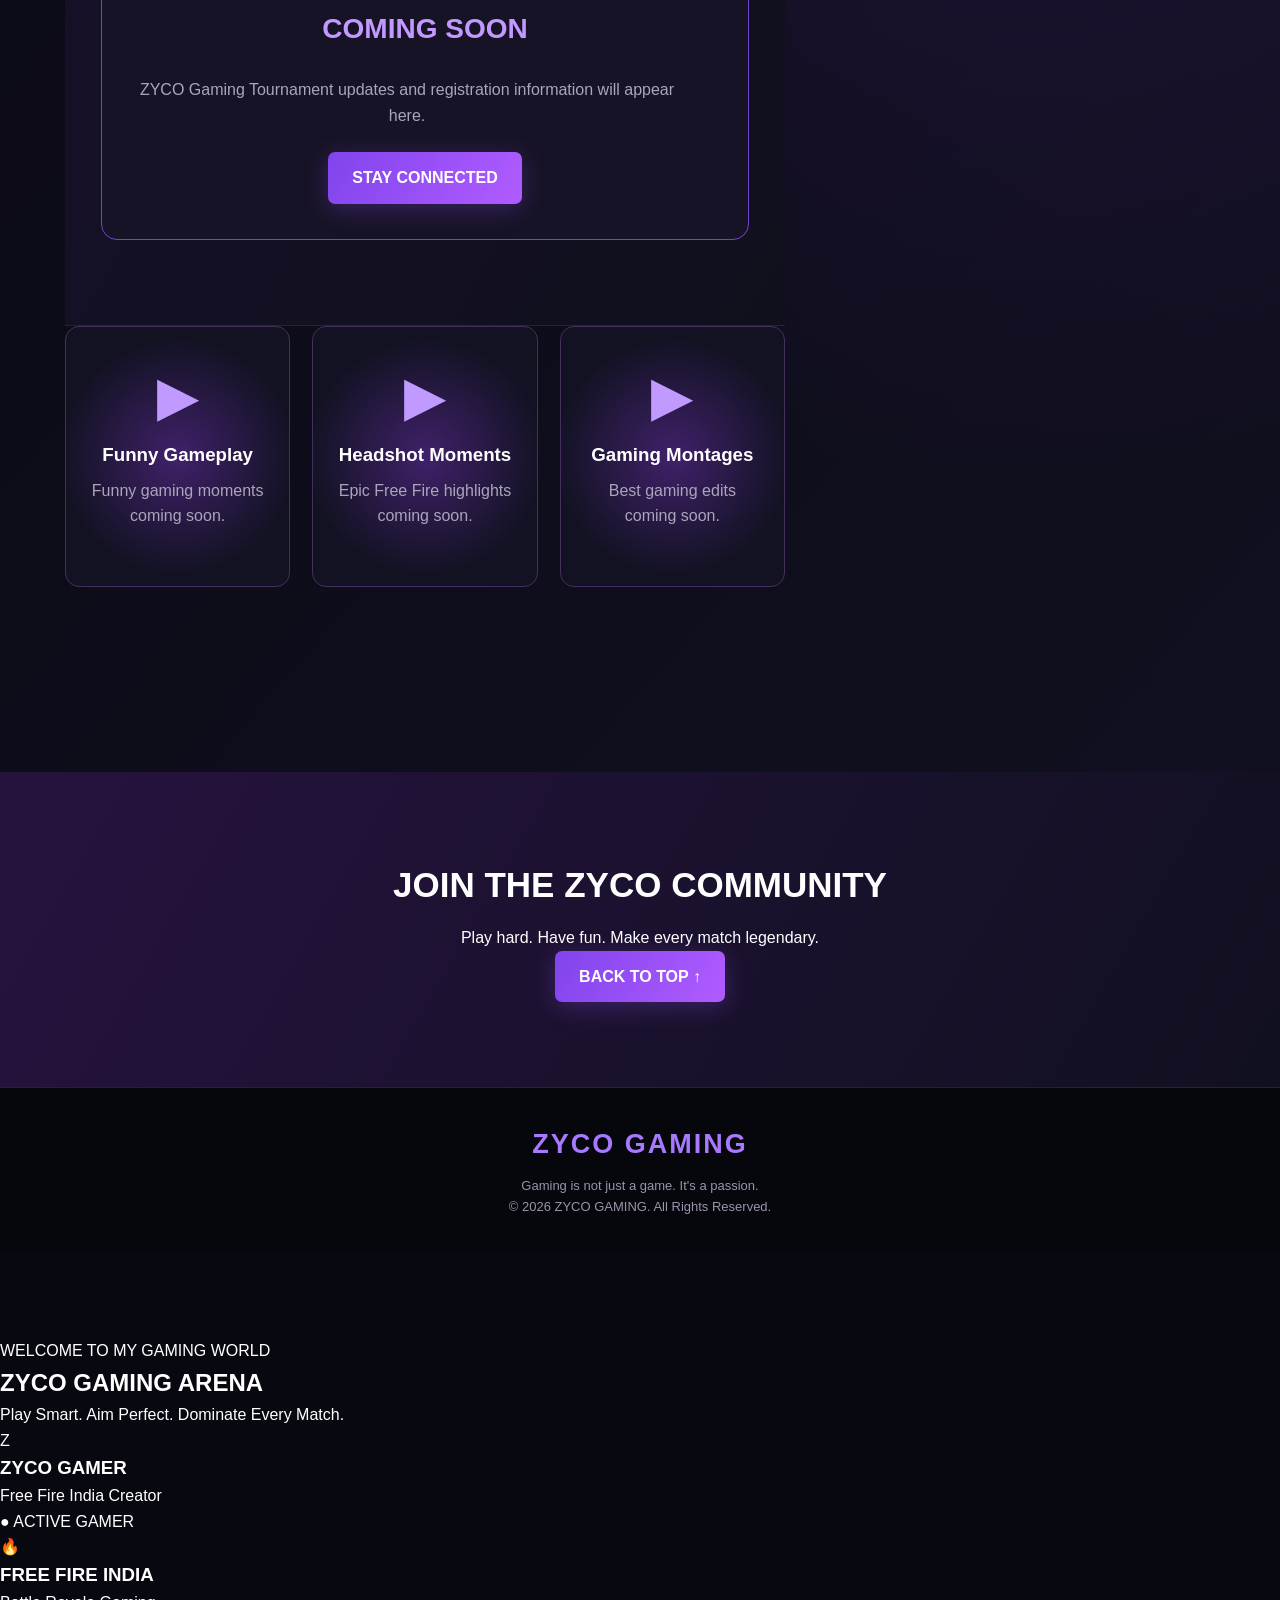
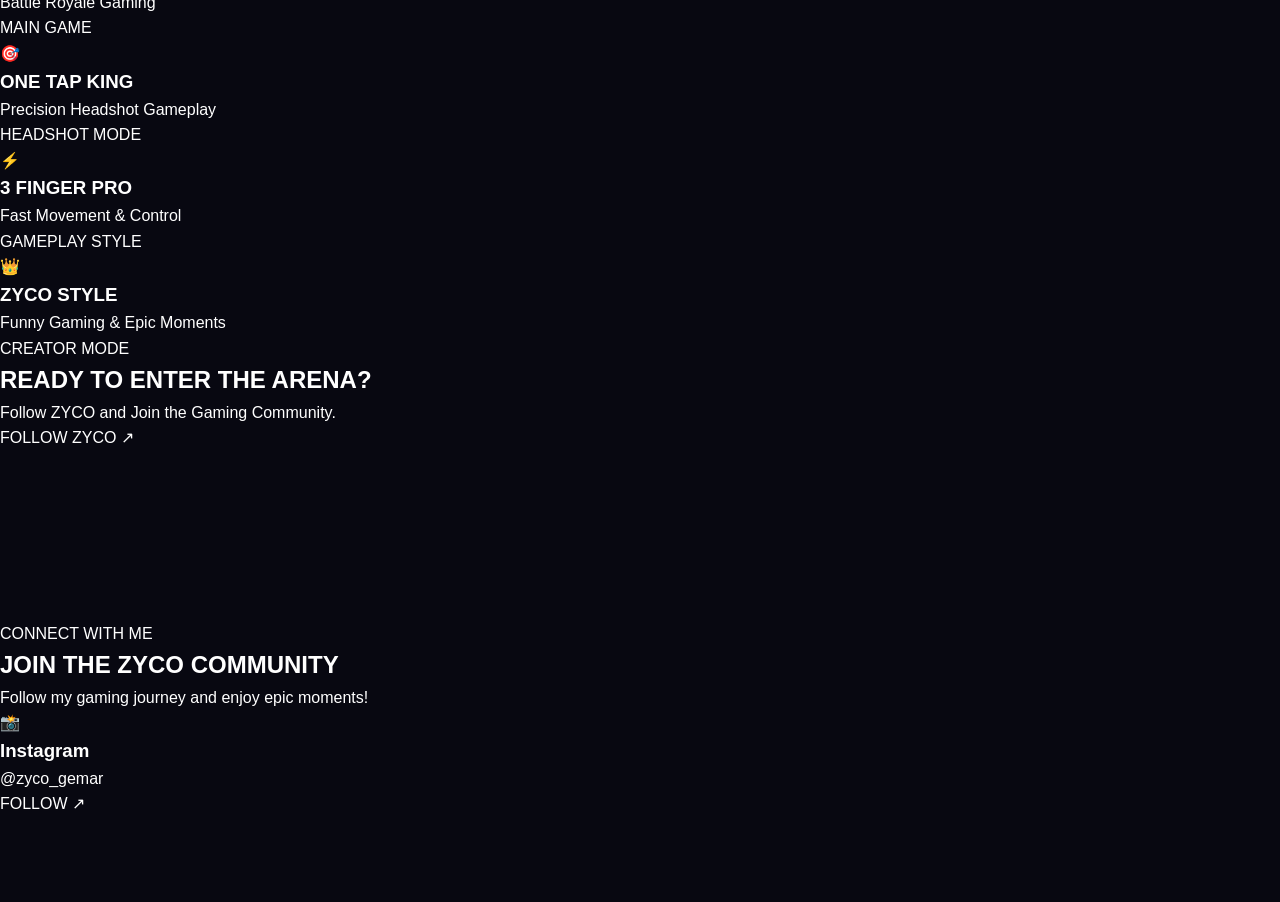
==== commit d7a950a8: "Remove buttons and videos section from index.html Removed buttons and videos section from the homepa" ====
--- a/index.html
+++ b/index.html
@@ -464,14 +464,6 @@
           enjoy epic gameplay and join the ZYCO gaming community.
         </p>
 
-        <div class="buttons">
-          <a href="#games" class="btn primary">EXPLORE GAMES ↗</a>
-          <a href="#videos" class="btn secondary">WATCH VIDEOS</a>
-        </div>
-      </div>
-    </div>
-  </section>
-
   <section id="games">
     <div class="container">
 
@@ -526,14 +518,6 @@
       </div>
     </div>
   </section>
-
-  <section id="videos">
-    <div class="container">
-      <div class="section-title">
-        <small>WATCH & ENJOY</small>
-        <h2>GAMING VIDEOS</h2>
-        <p>Funny moments, epic headshots and gaming highlights.</p>
-      </div>
 
       <div class="cards">
 
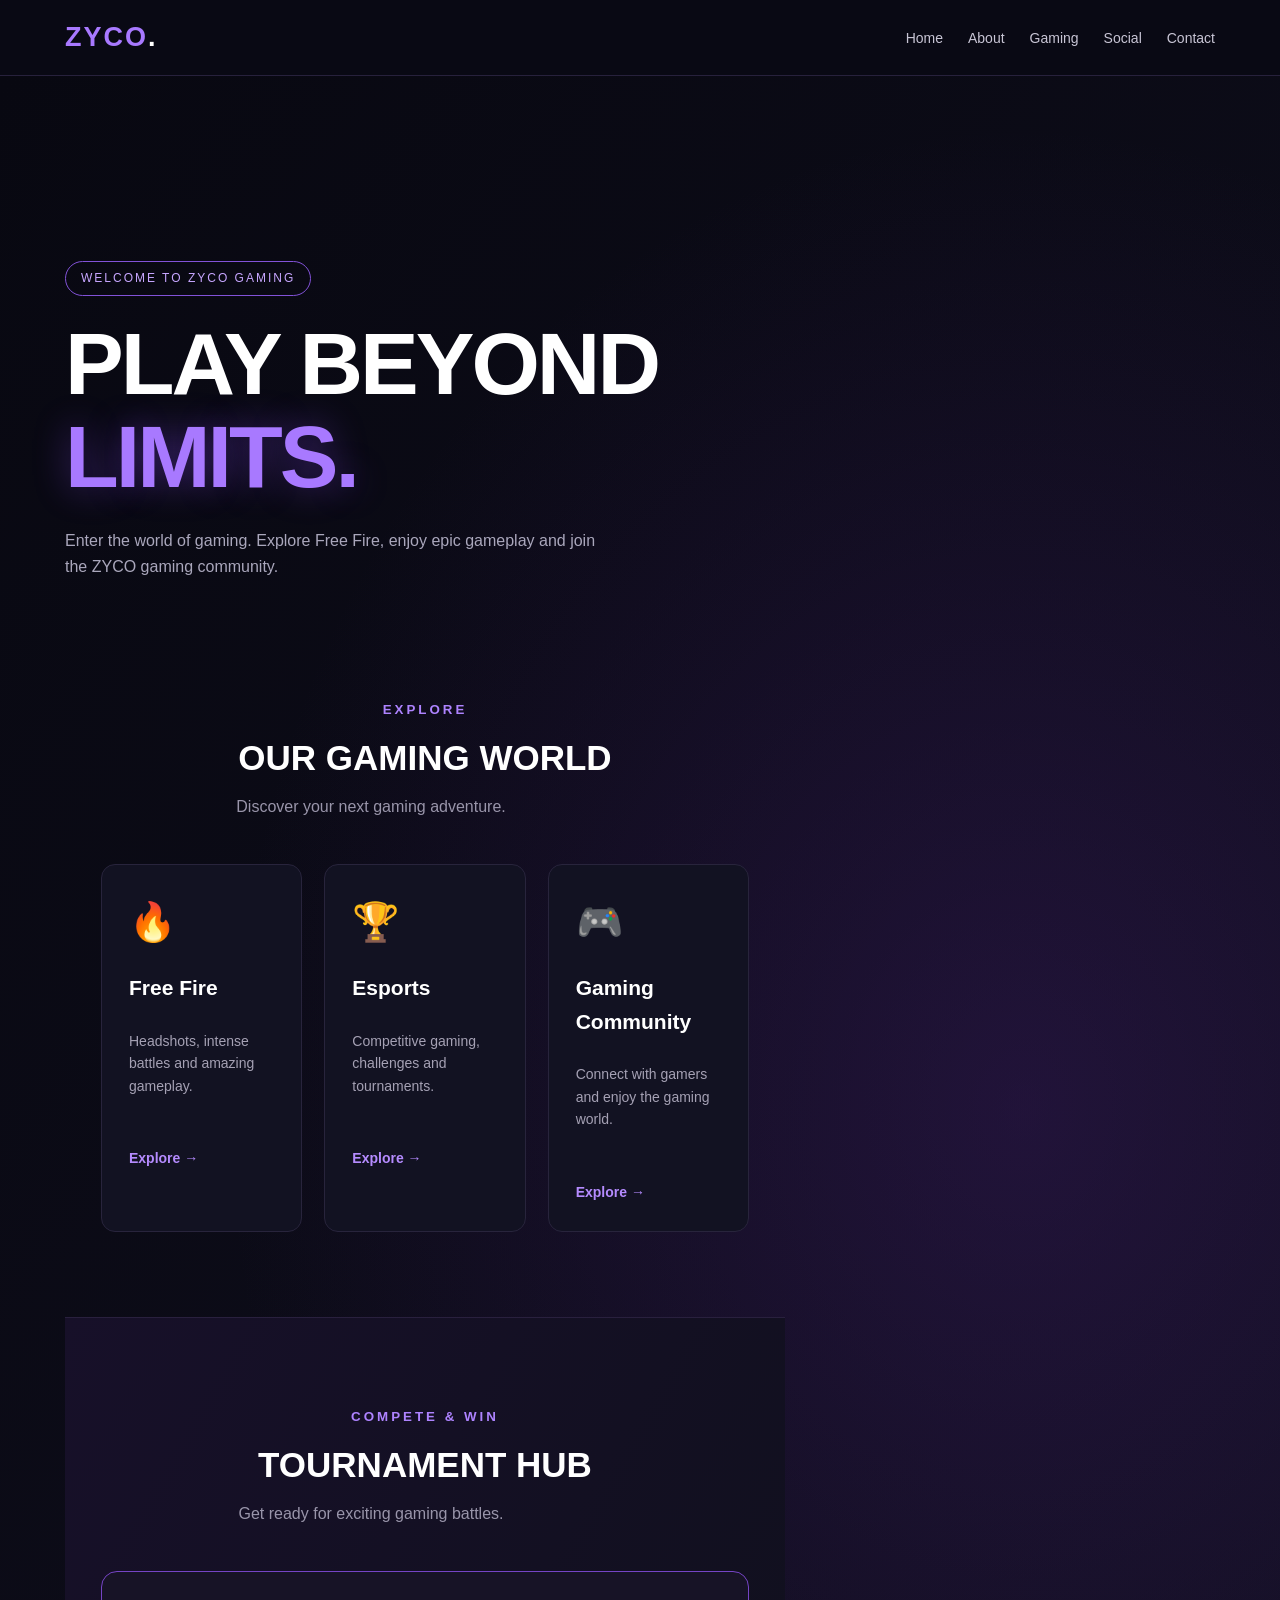
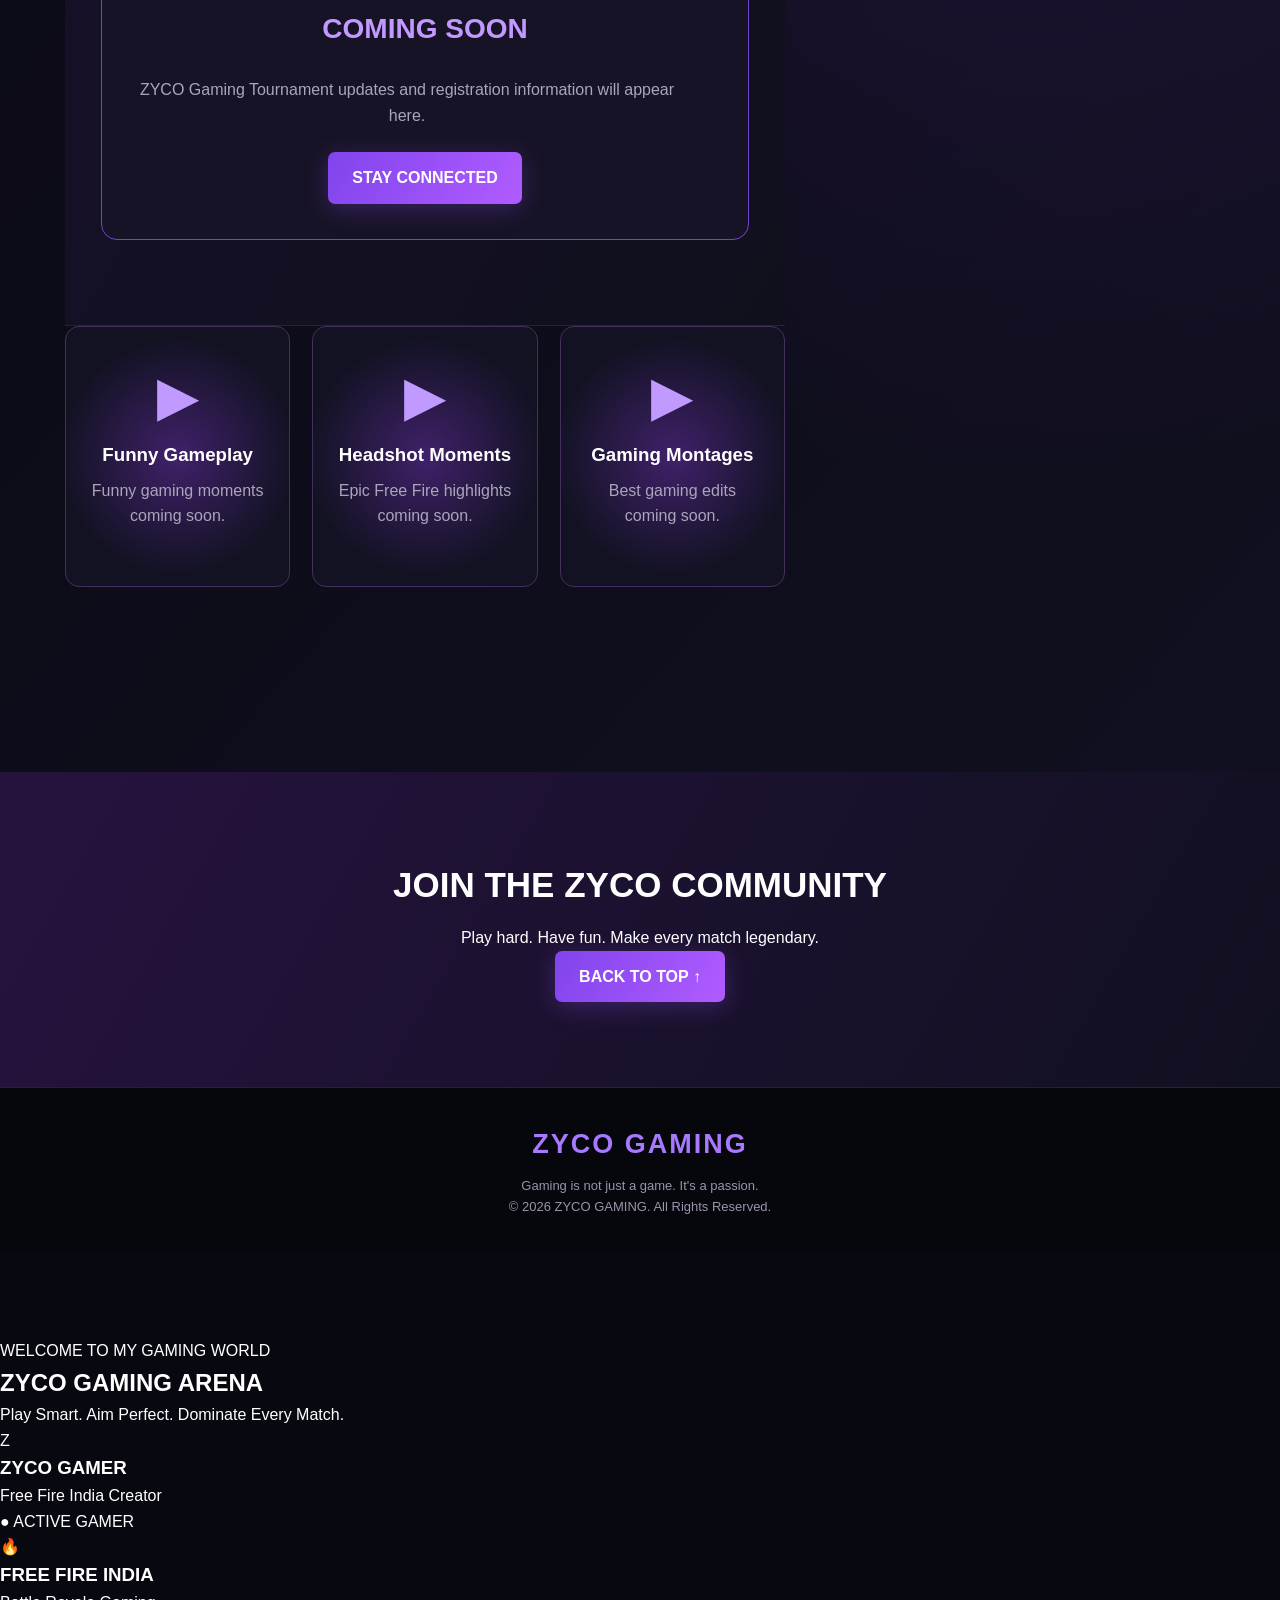
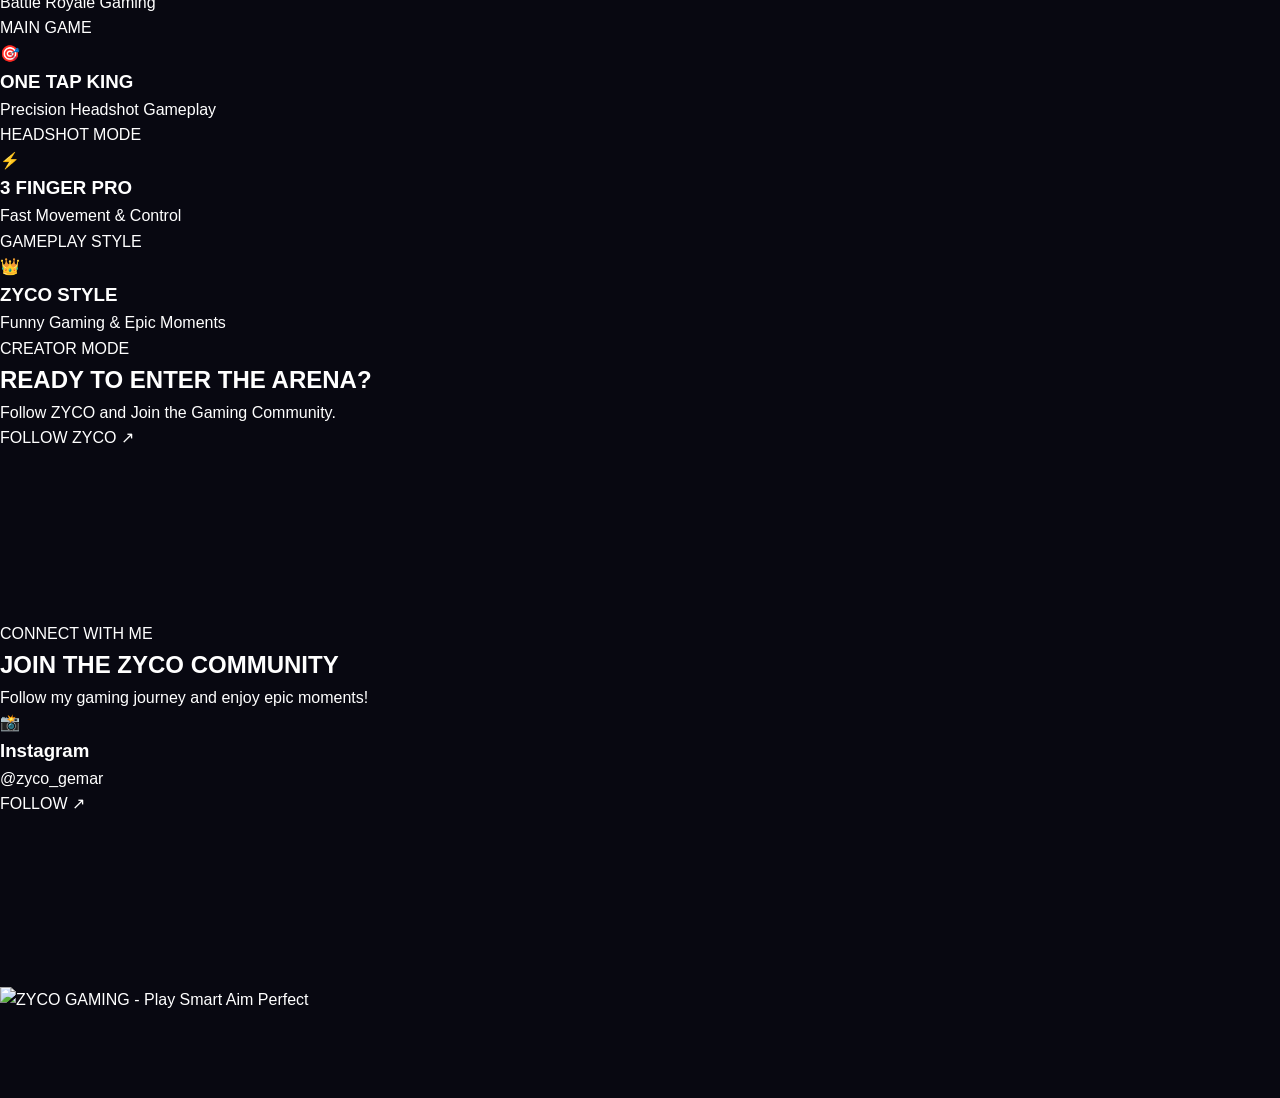
==== commit 244d366c: "Add ZYCO gaming banner section to index.html" ====
--- a/index.html
+++ b/index.html
@@ -421,7 +421,15 @@
         font-size: 29px;
       }
     }
-  </style>
+  </style> 
+  
+<title>ZYCO GAMING | Free Fire Gaming Creator</title>
+
+<meta name="description"
+content="Welcome to ZYCO GAMING. Explore Free Fire gameplay, funny gaming moments, epic headshots and the ZYCO gaming community.">
+
+<meta name="theme-color" content="#070914">
+  
 </head>
 
 <body>
@@ -668,5 +676,13 @@
   </div>
 </section>
   
+<!-- ZYCO GAMING BANNER -->
+<section class="zyco-hero-banner">
+  <img
+    src="zyco-banner.png"
+    alt="ZYCO GAMING - Play Smart Aim Perfect"
+  >
+</section>
+  
 </body>
 </html>
